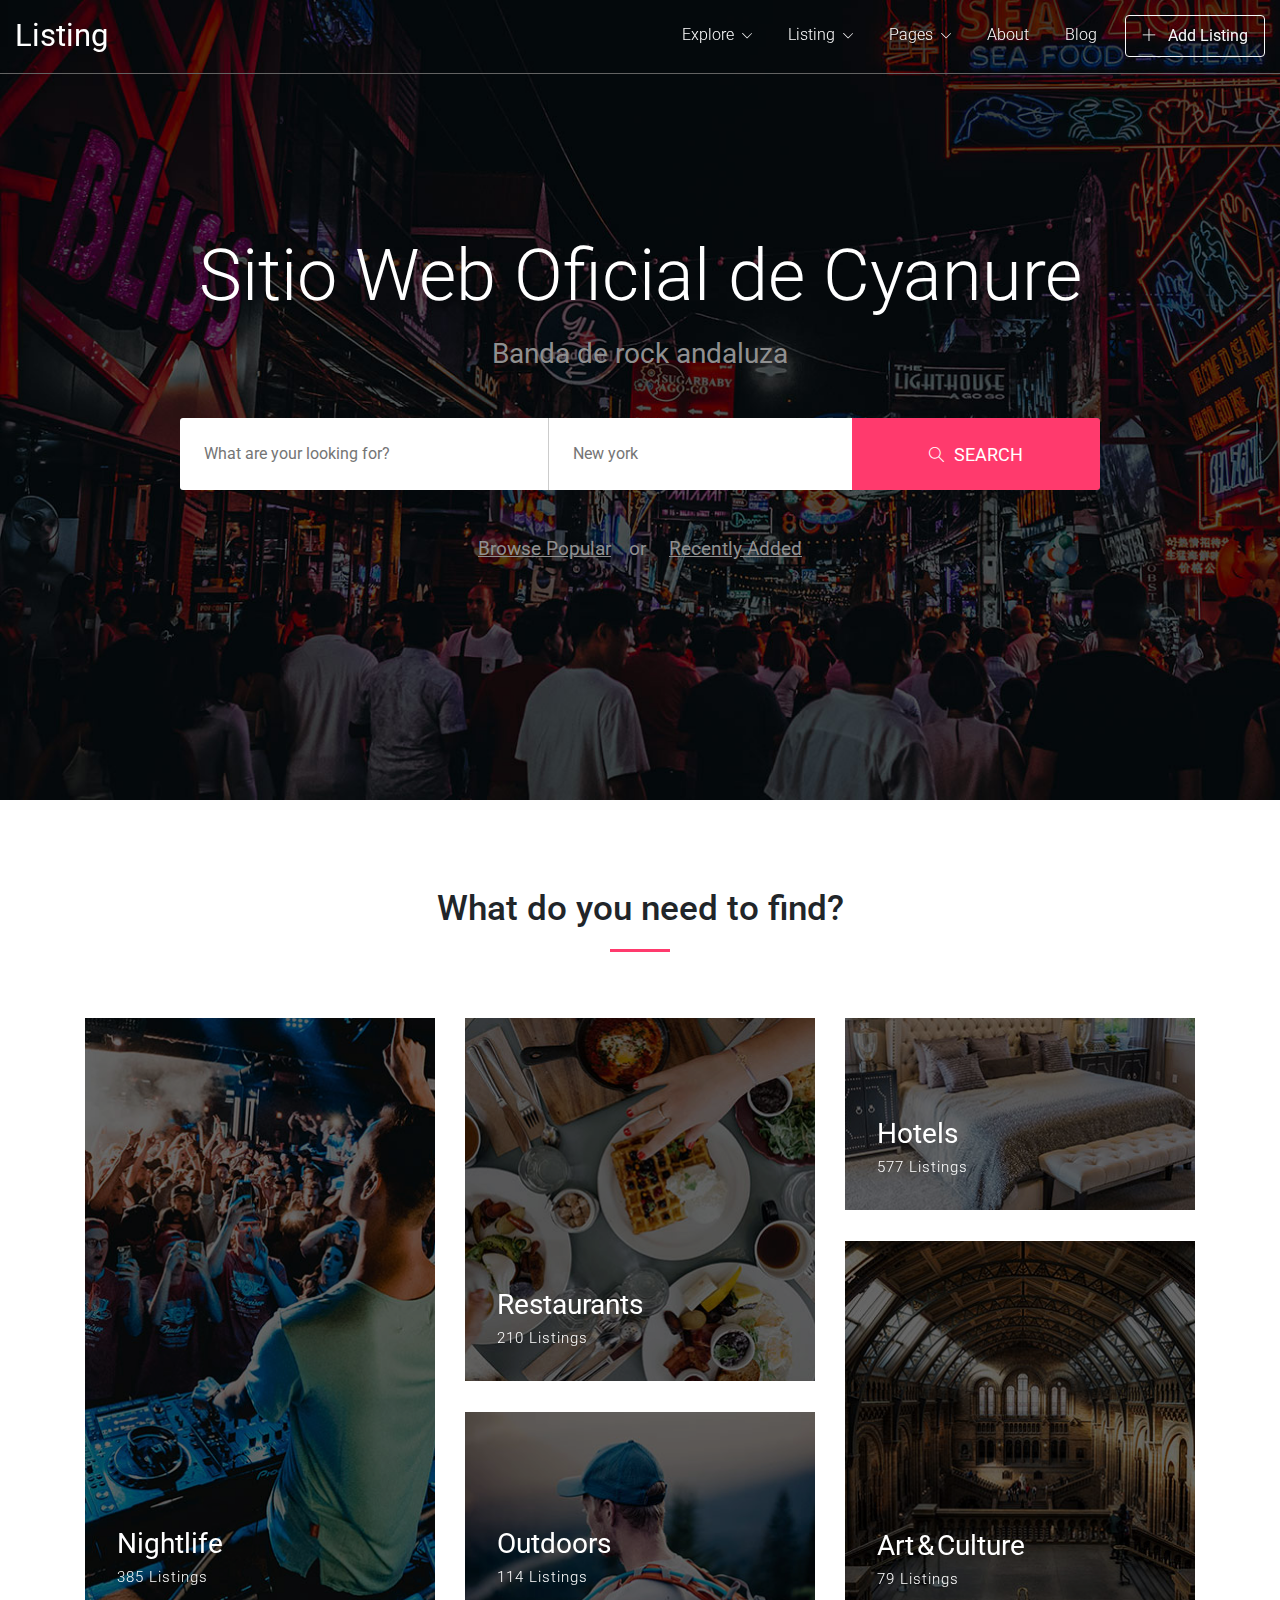
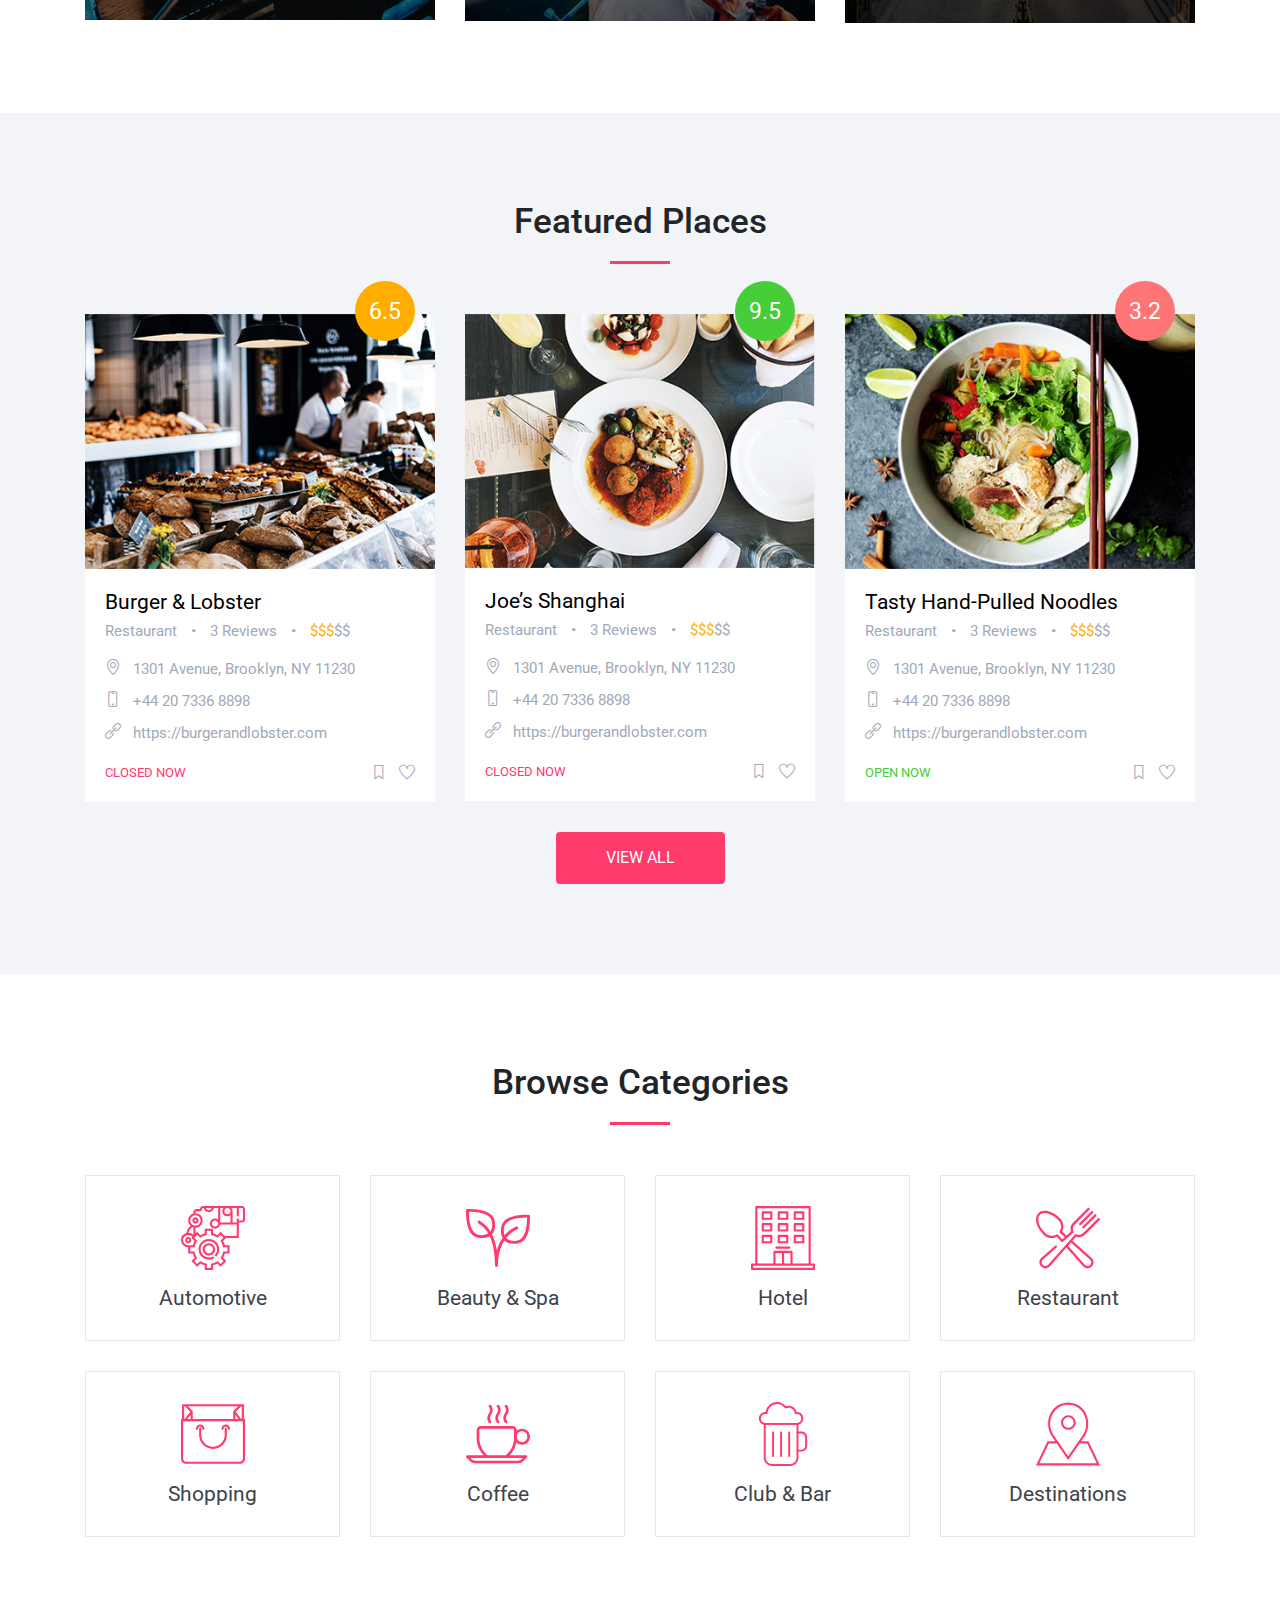
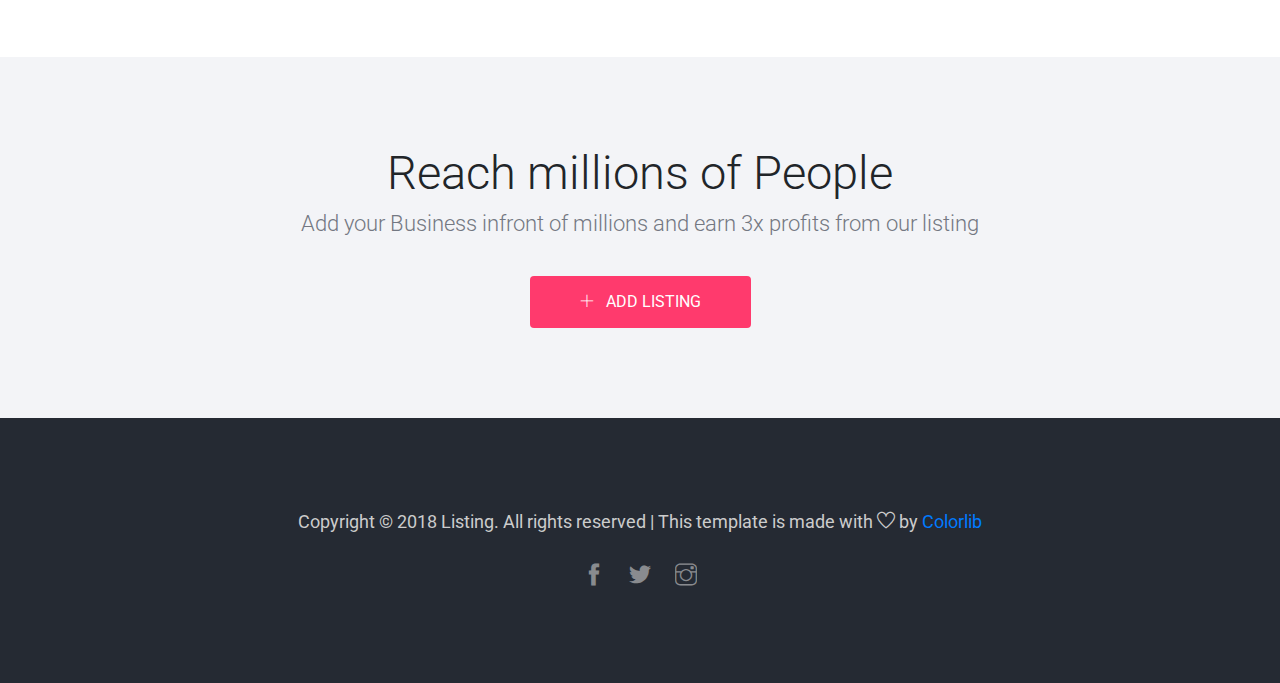
==== index.html @ 2ccabf96 "Add files via upload" ====
<!DOCTYPE html>
<html lang="en">

<head>
    <!-- Required meta tags -->
    <meta charset="utf-8">
    <meta http-equiv="X-UA-Compatible" content="IE=edge">
    <meta name="viewport" content="width=device-width, initial-scale=1, shrink-to-fit=no">
    <meta name="author" content="Colorlib">
    <meta name="description" content="#">
    <meta name="keywords" content="#">
    <!-- Page Title -->
    <title>Listing &amp; Directory Website Template</title>
    <!-- Bootstrap CSS -->
    <link rel="stylesheet" href="css/bootstrap.min.css">
    <!-- Google Fonts -->
    <link href="https://fonts.googleapis.com/css?family=Roboto:300,400,400i,500,700,900" rel="stylesheet">
    <!-- Simple line Icon -->
    <link rel="stylesheet" href="css/simple-line-icons.css">
    <!-- Themify Icon -->
    <link rel="stylesheet" href="css/themify-icons.css">
    <!-- Hover Effects -->
    <link rel="stylesheet" href="css/set1.css">
    <!-- Main CSS -->
    <link rel="stylesheet" href="css/style.css">
</head>

<body>
    <!--============================= HEADER =============================-->
    <div class="nav-menu">
        <div class="bg transition">
            <div class="container-fluid fixed">
                <div class="row">
                    <div class="col-md-12">
                        <nav class="navbar navbar-expand-lg navbar-light">
                            <a class="navbar-brand" href="index.html">Listing</a>
                            <button class="navbar-toggler" type="button" data-toggle="collapse" data-target="#navbarNavDropdown" aria-controls="navbarNavDropdown" aria-expanded="false" aria-label="Toggle navigation">
                <span class="icon-menu"></span>
              </button>
                            <div class="collapse navbar-collapse justify-content-end" id="navbarNavDropdown">
                                <ul class="navbar-nav">
                                    <li class="nav-item dropdown">
                                        <a class="nav-link" href="#" id="navbarDropdownMenuLink" data-toggle="dropdown" aria-haspopup="true" aria-expanded="false">
                     Explore
                     <span class="icon-arrow-down"></span>
                   </a>
                                        <div class="dropdown-menu" aria-labelledby="navbarDropdownMenuLink">
                                            <a class="dropdown-item" href="#">Action</a>
                                            <a class="dropdown-item" href="#">Another action</a>
                                            <a class="dropdown-item" href="#">Something else here</a>
                                        </div>
                                    </li>
                                    <li class="nav-item dropdown">
                                        <a class="nav-link" href="#" id="navbarDropdownMenuLink1" data-toggle="dropdown" aria-haspopup="true" aria-expanded="false">
                    Listing
                    <span class="icon-arrow-down"></span>
                  </a>
                                        <div class="dropdown-menu" aria-labelledby="navbarDropdownMenuLink">
                                            <a class="dropdown-item" href="#">Action</a>
                                            <a class="dropdown-item" href="#">Another action</a>
                                            <a class="dropdown-item" href="#">Something else here</a>
                                        </div>
                                    </li>
                                    <li class="nav-item dropdown">
                                        <a class="nav-link" href="#" id="navbarDropdownMenuLink2" data-toggle="dropdown" aria-haspopup="true" aria-expanded="false">
                    Pages
                    <span class="icon-arrow-down"></span>
                  </a>
                                        <div class="dropdown-menu" aria-labelledby="navbarDropdownMenuLink">
                                            <a class="dropdown-item" href="#">Action</a>
                                            <a class="dropdown-item" href="#">Another action</a>
                                            <a class="dropdown-item" href="#">Something else here</a>
                                        </div>
                                    </li>
                                    <li class="nav-item active">
                                        <a class="nav-link" href="#">About</a>
                                    </li>
                                    <li class="nav-item">
                                        <a class="nav-link" href="#">Blog</a>
                                    </li>
                                    <li><a href="#" class="btn btn-outline-light top-btn"><span class="ti-plus"></span> Add Listing</a></li>
                                </ul>
                            </div>
                        </nav>
                    </div>
                </div>
            </div>
        </div>
    </div>
    <!-- SLIDER -->
    <section class="slider d-flex align-items-center">
        <!-- <img src="images/slider.jpg" class="img-fluid" alt="#"> -->
        <div class="container">
            <div class="row d-flex justify-content-center">
                <div class="col-md-12">
                    <div class="slider-title_box">
                        <div class="row">
                            <div class="col-md-12">
                                <div class="slider-content_wrap">
                                    <h1>Sitio Web Oficial de Cyanure</h1>
                                    <h5>Banda de rock andaluza</h5>
                                </div>
                            </div>
                        </div>
                        <div class="row d-flex justify-content-center">
                            <div class="col-md-10">
                                <form class="form-wrap mt-4">
                                    <div class="btn-group" role="group" aria-label="Basic example">
                                        <input type="text" placeholder="What are your looking for?" class="btn-group1">
                                        <input type="text" placeholder="New york" class="btn-group2">
                                        <button type="submit" class="btn-form"><span class="icon-magnifier search-icon"></span>SEARCH<i class="pe-7s-angle-right"></i></button>
                                    </div>
                                </form>
                                <div class="slider-link">
                                    <a href="#">Browse Popular</a><span>or</span> <a href="#">Recently Added</a>
                                </div>
                            </div>
                        </div>
                    </div>
                </div>
            </div>
        </div>
    </section>
    <!--// SLIDER -->
    <!--//END HEADER -->
    <!--============================= FIND PLACES =============================-->
    <section class="main-block">
        <div class="container">
            <div class="row justify-content-center">
                <div class="col-md-5">
                    <div class="styled-heading">
                        <h3>What do you need to find?</h3>
                    </div>
                </div>
            </div>
            <div class="row">
                <div class="col-md-4">
                    <div class="find-place-img_wrap">
                        <div class="grid">
                            <figure class="effect-ruby">
                                <img src="images/find-place1.jpg" class="img-fluid" alt="img13" />
                                <figcaption>
                                    <h5>Nightlife </h5>
                                    <p>385 Listings</p>
                                </figcaption>
                            </figure>
                        </div>
                    </div>
                </div>
                <div class="col-md-4">
                    <div class="row find-img-align">
                        <div class="col-md-12">
                            <div class="find-place-img_wrap">
                                <div class="grid">
                                    <figure class="effect-ruby">
                                        <img src="images/find-place2.jpg" class="img-fluid" alt="img13" />
                                        <figcaption>
                                            <h5>Restaurants</h5>
                                            <p>210 Listings</p>
                                        </figcaption>
                                    </figure>
                                </div>
                            </div>
                        </div>
                    </div>
                    <div class="row">
                        <div class="col-md-12">
                            <div class="find-place-img_wrap">
                                <div class="grid">
                                    <figure class="effect-ruby">
                                        <img src="images/find-place3.jpg" class="img-fluid" alt="img13" />
                                        <figcaption>
                                            <h5>Outdoors </h5>
                                            <p>114 Listings</p>
                                        </figcaption>
                                    </figure>
                                </div>
                            </div>
                        </div>
                    </div>
                </div>
                <div class="col-md-4">
                    <div class="row find-img-align">
                        <div class="col-md-12">
                            <div class="find-place-img_wrap">
                                <div class="grid">
                                    <figure class="effect-ruby">
                                        <img src="images/find-place4.jpg" class="img-fluid" alt="img13" />
                                        <figcaption>
                                            <h5>Hotels </h5>
                                            <p>577 Listings</p>
                                        </figcaption>
                                    </figure>
                                </div>
                            </div>
                        </div>
                    </div>
                    <div class="row">
                        <div class="col-md-12">
                            <div class="find-place-img_wrap">
                                <div class="grid">
                                    <figure class="effect-ruby">
                                        <img src="images/find-place5.jpg" class="img-fluid" alt="img13" />
                                        <figcaption>
                                            <h5>Art & Culture </h5>
                                            <p>79 Listings</p>
                                        </figcaption>
                                    </figure>
                                </div>
                            </div>
                        </div>
                    </div>
                </div>
            </div>
        </div>
    </section>
    <!--//END FIND PLACES -->
    <!--============================= FEATURED PLACES =============================-->
    <section class="main-block light-bg">
        <div class="container">
            <div class="row justify-content-center">
                <div class="col-md-5">
                    <div class="styled-heading">
                        <h3>Featured Places</h3>
                    </div>
                </div>
            </div>
            <div class="row">
                <div class="col-md-4 featured-responsive">
                    <div class="featured-place-wrap">
                        <a href="detail.html">
                            <img src="images/featured1.jpg" class="img-fluid" alt="#">
                            <span class="featured-rating-orange">6.5</span>
                            <div class="featured-title-box">
                                <h6>Burger & Lobster</h6>
                                <p>Restaurant </p> <span>• </span>
                                <p>3 Reviews</p> <span> • </span>
                                <p><span>$$$</span>$$</p>
                                <ul>
                                    <li><span class="icon-location-pin"></span>
                                        <p>1301 Avenue, Brooklyn, NY 11230</p>
                                    </li>
                                    <li><span class="icon-screen-smartphone"></span>
                                        <p>+44 20 7336 8898</p>
                                    </li>
                                    <li><span class="icon-link"></span>
                                        <p>https://burgerandlobster.com</p>
                                    </li>

                                </ul>
                                <div class="bottom-icons">
                                    <div class="closed-now">CLOSED NOW</div>
                                    <span class="ti-heart"></span>
                                    <span class="ti-bookmark"></span>
                                </div>
                            </div>
                        </a>
                    </div>
                </div>
                <div class="col-md-4 featured-responsive">
                    <div class="featured-place-wrap">
                        <a href="detail.html">
                            <img src="images/featured2.jpg" class="img-fluid" alt="#">
                            <span class="featured-rating-green">9.5</span>
                            <div class="featured-title-box">
                                <h6>Joe’s Shanghai</h6>
                                <p>Restaurant </p> <span>• </span>
                                <p>3 Reviews</p> <span> • </span>
                                <p><span>$$$</span>$$</p>
                                <ul>
                                    <li><span class="icon-location-pin"></span>
                                        <p>1301 Avenue, Brooklyn, NY 11230</p>
                                    </li>
                                    <li><span class="icon-screen-smartphone"></span>
                                        <p>+44 20 7336 8898</p>
                                    </li>
                                    <li><span class="icon-link"></span>
                                        <p>https://burgerandlobster.com</p>
                                    </li>

                                </ul>
                                <div class="bottom-icons">
                                    <div class="closed-now">CLOSED NOW</div>
                                    <span class="ti-heart"></span>
                                    <span class="ti-bookmark"></span>
                                </div>
                            </div>
                        </a>
                    </div>
                </div>
                <div class="col-md-4 featured-responsive">
                    <div class="featured-place-wrap">
                        <a href="detail.html">
                            <img src="images/featured3.jpg" class="img-fluid" alt="#">
                            <span class="featured-rating">3.2</span>
                            <div class="featured-title-box">
                                <h6>Tasty Hand-Pulled Noodles</h6>
                                <p>Restaurant </p> <span>• </span>
                                <p>3 Reviews</p> <span> • </span>
                                <p><span>$$$</span>$$</p>
                                <ul>
                                    <li><span class="icon-location-pin"></span>
                                        <p>1301 Avenue, Brooklyn, NY 11230</p>
                                    </li>
                                    <li><span class="icon-screen-smartphone"></span>
                                        <p>+44 20 7336 8898</p>
                                    </li>
                                    <li><span class="icon-link"></span>
                                        <p>https://burgerandlobster.com</p>
                                    </li>

                                </ul>
                                <div class="bottom-icons">
                                    <div class="open-now">OPEN NOW</div>
                                    <span class="ti-heart"></span>
                                    <span class="ti-bookmark"></span>
                                </div>
                            </div>
                        </a>
                    </div>
                </div>
            </div>
            <div class="row justify-content-center">
                <div class="col-md-4">
                    <div class="featured-btn-wrap">
                        <a href="#" class="btn btn-danger">VIEW ALL</a>
                    </div>
                </div>
            </div>
        </div>
    </section>
    <!--//END FEATURED PLACES -->
    <!--============================= CATEGORIES =============================-->
    <section class="main-block">
        <div class="container">
            <div class="row justify-content-center">
                <div class="col-md-5">
                    <div class="styled-heading">
                        <h3>Browse Categories</h3>
                    </div>
                </div>
            </div>
            <div class="row">
                <div class="col-md-3 category-responsive">
                    <a href="#" class="category-wrap">
                        <div class="category-block">
                            <svg class="category-img" xmlns="http://www.w3.org/2000/svg" xmlns:xlink="http://www.w3.org/1999/xlink" version="1.1" id="Capa_1" x="0px" y="0px" viewBox="0 0 496 496" style="enable-background:new 0 0 496 496;" xml:space="preserve" width="512px" height="512px"><g><g>
              <g>
                <g>
                  <path d="M472,0h-24H288H171.528c-10.344,0-19.496,6.592-22.776,16.408L146.232,24H120c-13.232,0-24,10.768-24,24v10.36     C72.904,65.264,56,86.688,56,112c0,16.712,7.4,31.696,19.048,41.968c-17.896,13.608-30.144,33.72-33.752,56.064     C17.544,216.504,0,238.216,0,264c0,30.872,25.128,56,56,56v48h36.04c2.976,11.56,7.568,22.616,13.712,32.984l-25.512,25.52     l45.256,45.256l25.52-25.512c10.368,6.144,21.424,10.736,32.984,13.712V496h64v-36.04c11.56-2.976,22.616-7.568,32.984-13.712     l25.52,25.512l45.256-45.256l-25.512-25.52c6.144-10.368,10.736-21.424,13.712-32.984H376v-64h-36.04     c-2.976-11.56-7.568-22.616-13.712-32.984L349.256,248H448V144v-16h24c13.232,0,24-10.768,24-24V24C496,10.768,485.232,0,472,0z      M360,16c13.232,0,24,10.768,24,24s-10.768,24-24,24s-24-10.768-24-24S346.768,16,360,16z M304,16h24.208     C323.128,22.704,320,30.96,320,40c0,22.056,17.944,40,40,40c9.04,0,17.296-3.128,24-8.208V128h-80V16z M238.528,16     c-3.312,9.288-12.112,16-22.528,16s-19.216-6.712-22.528-16H238.528z M72,112c0-22.056,17.944-40,40-40c22.056,0,40,17.944,40,40     c0,22.056-17.944,40-40,40c-8.2,0-15.832-2.496-22.184-6.752l-0.216-0.44c-0.08,0.04-0.144,0.088-0.224,0.128     C78.904,137.712,72,125.656,72,112z M89.488,163.24c2.104,0.928,4.28,1.736,6.512,2.408v59.248     c-10.008-10.2-23.68-16.296-38.2-16.768C62,189.68,73.48,173.432,89.488,163.24z M56,304c-22.056,0-40-17.944-40-40     c0-22.056,17.944-40,40-40c12.072,0,23.424,5.56,30.96,14.768l-6.728,6.728l25.512,25.52C99.6,281.384,95.008,292.44,92.032,304     H64H56z M328,246.632l-22.192,22.192l3.608,5.448c8,12.088,13.504,25.312,16.336,39.32l1.304,6.408H360v32h-32.944l-1.304,6.408     c-2.832,14.008-8.336,27.232-16.336,39.32l-3.608,5.448l23.336,23.336l-22.632,22.632l-23.336-23.336l-5.448,3.608     c-12.088,8-25.312,13.504-39.32,16.336L232,447.056V480h-32v-32.944l-6.408-1.304c-14.008-2.832-27.232-8.336-39.32-16.336     l-5.448-3.608l-23.336,23.336l-22.632-22.632l23.336-23.336l-3.608-5.448c-8-12.088-13.504-25.312-16.336-39.32L104.944,352H72     v-32h32.944l1.304-6.408c2.832-14.008,8.336-27.232,16.336-39.32l3.608-5.448l-23.336-23.336l22.632-22.632l23.336,23.336     l5.448-3.608c12.088-8,25.312-13.504,39.32-16.336l6.408-1.304V192h32v32.944l6.408,1.304     c14.008,2.832,27.232,8.336,39.32,16.336l5.448,3.608l23.336-23.336L328,244.352V246.632z M432,232h-93.728l-31.768-31.768     l-25.52,25.512C270.616,219.6,259.56,215.008,248,212.032V176h-64v36.04c-11.56,2.976-22.616,7.568-32.984,13.712l-25.52-25.512     L112,213.728V168c30.872,0,56-25.128,56-56s-25.128-56-56-56v-8c0-4.416,3.584-8,8-8h37.768l6.168-18.528     c1.096-3.28,4.152-5.472,7.592-5.472h5.28c3.72,18.232,19.88,32,39.192,32s35.472-13.768,39.192-32H288v88.208     C281.296,99.128,273.04,96,264,96c-22.056,0-40,17.944-40,40c0,22.056,17.944,40,40,40c19.312,0,35.472-13.768,39.192-32H432V232     z M288,136c0,13.232-10.768,24-24,24s-24-10.768-24-24s10.768-24,24-24S288,122.768,288,136z M480,104c0,4.416-3.584,8-8,8h-24     V96h-16v16v16h-32V40c0-9.04-3.128-17.296-8.208-24H432v64h16V16h24c4.416,0,8,3.584,8,8V104z" data-original="#000000" class="active-path" data-old_color="#ff3a6d" fill="#ff3a6d"/>
                  <path d="M56,240c-13.232,0-24,10.768-24,24s10.768,24,24,24s24-10.768,24-24S69.232,240,56,240z M56,272c-4.416,0-8-3.584-8-8     c0-4.416,3.584-8,8-8s8,3.584,8,8C64,268.416,60.416,272,56,272z" data-original="#000000" class="active-path" data-old_color="#ff3a6d" fill="#ff3a6d"/>
                  <path d="M112,136c13.232,0,24-10.768,24-24s-10.768-24-24-24s-24,10.768-24,24S98.768,136,112,136z M112,104c4.416,0,8,3.584,8,8     s-3.584,8-8,8s-8-3.584-8-8S107.584,104,112,104z" data-original="#000000" class="active-path" data-old_color="#ff3a6d" fill="#ff3a6d"/>
                  <path d="M216,256c-44.112,0-80,35.888-80,80s35.888,80,80,80c15.168,0,29.944-4.272,42.728-12.36l-8.56-13.512     C239.952,396.584,228.144,400,216,400c-35.288,0-64-28.712-64-64c0-35.288,28.712-64,64-64c35.288,0,64,28.712,64,64     c0,17.008-6.6,33.016-18.584,45.096l11.36,11.264C287.752,377.272,296,357.256,296,336C296,291.888,260.112,256,216,256z" data-original="#000000" class="active-path" data-old_color="#ff3a6d" fill="#ff3a6d"/>
                  <path d="M216,288c-26.472,0-48,21.528-48,48s21.528,48,48,48s48-21.528,48-48S242.472,288,216,288z M216,368     c-17.648,0-32-14.352-32-32s14.352-32,32-32s32,14.352,32,32S233.648,368,216,368z" data-original="#000000" class="active-path" data-old_color="#ff3a6d" fill="#ff3a6d"/>
                </g>
              </g>
            </g></g> </svg>
                            <h6>Automotive</h6>
                        </div>
                    </a>
                </div>
                <div class="col-md-3 category-responsive">
                    <a href="#" class="category-wrap">
                        <div class="category-block">
                            <svg class="category-img" xmlns="http://www.w3.org/2000/svg" xmlns:xlink="http://www.w3.org/1999/xlink" version="1.1" id="Layer_1" x="0px" y="0px" viewBox="0 0 469.824 469.824" style="enable-background:new 0 0 469.824 469.824;" xml:space="preserve" width="512px"
                                height="512px"><g><g>
              <g>
                <path d="M188.885,67.36C147.84,26.336,67.52,21.579,10.667,21.579C4.779,21.579,0,26.357,0,32.245    c0,56.853,4.736,137.173,45.781,178.219c17.323,17.323,43.883,25.067,70.208,25.067c28.608,0,56.96-9.152,72.896-25.088    C219.456,179.872,225.067,103.52,188.885,67.36z M173.803,195.381c-22.827,22.805-86.208,26.709-112.917,0    C27.755,162.251,22.016,94.944,21.397,42.976c51.968,0.619,119.275,6.357,152.405,39.488    C200.512,109.173,196.608,172.576,173.803,195.381z" data-original="#000000" class="active-path" data-old_color="#ff3a6d" fill="#ff3a6d"/>
              </g>
            </g><g>
              <g>
                <path d="M459.157,63.776c-56.853,0-137.173,4.736-178.219,45.781c-36.181,36.16-30.571,112.512,0,143.083    c15.936,15.915,44.267,25.067,72.875,25.067c26.325,0,52.864-7.723,70.229-25.045c41.024-41.045,45.781-121.365,45.781-178.219    C469.824,68.555,465.045,63.776,459.157,63.776z M408.917,237.557c-26.709,26.709-90.112,22.805-112.917,0    c-22.805-22.805-26.709-86.208,0-112.917c33.131-33.131,100.437-38.869,152.405-39.488    C447.787,137.141,442.048,204.448,408.917,237.557z" data-original="#000000" class="active-path" data-old_color="#ff3a6d" fill="#ff3a6d"/>
              </g>
            </g><g>
              <g>
                <path d="M382.123,156.107c-2.517-5.355-9.728-7.189-15.04-4.715c-81.813,38.464-122.005,105.536-140.267,174.485    c-22.592-146.603-87.936-191.296-115.648-210.261c-3.456-2.368-6.144-4.096-7.637-5.568c-4.16-4.16-10.923-4.16-15.083,0    c-4.16,4.16-4.16,10.923,0,15.083c2.112,2.091,5.76,4.715,10.688,8.085c31.232,21.355,114.197,78.123,114.197,304.363    c0,5.888,4.779,10.667,10.667,10.667s10.667-4.779,10.667-10.645c0-91.413,24.555-211.925,141.504-266.88    c0-0.021,1.728-0.832,1.728-0.832C383.211,167.371,384.64,161.44,382.123,156.107z" data-original="#000000" class="active-path" data-old_color="#ff3a6d" fill="#ff3a6d"/>
              </g>
            </g></g> </svg>
                            <h6>Beauty & Spa</h6>
                        </div>
                    </a>
                </div>
                <div class="col-md-3 category-responsive">
                    <a href="#" class="category-wrap">
                        <div class="category-block">
                            <svg class="category-img" xmlns="http://www.w3.org/2000/svg" xmlns:xlink="http://www.w3.org/1999/xlink" version="1.1" id="Layer_2" x="0px" y="0px" viewBox="0 0 503.607 503.607" style="enable-background:new 0 0 503.607 503.607;" xml:space="preserve" width="512px"
                                height="512px"><g><g transform="translate(1 1)">
              <g>
                <g>
                  <path d="M494.213,452.246h-25.18V7.393c0-5.036-3.357-8.393-8.393-8.393H40.967c-5.036,0-8.393,3.357-8.393,8.393v444.852H7.393     c-5.036,0-8.393,3.357-8.393,8.393v33.574c0,5.036,3.357,8.393,8.393,8.393h486.82c5.036,0,8.393-3.357,8.393-8.393v-33.574     C502.607,455.603,499.249,452.246,494.213,452.246z M49.361,15.787h402.885v436.459H326.344v-92.328     c0-5.036-3.357-8.393-8.393-8.393h-67.148h-67.148c-5.036,0-8.393,3.357-8.393,8.393v92.328H49.361V15.787z M192.049,452.246     v-83.934h50.361v83.934H192.049z M259.197,368.311h50.361v83.934h-50.361V368.311z M485.82,485.82H15.787v-16.787h25.18h142.689     h67.148h67.148h142.689h25.18V485.82z" data-original="#000000" class="active-path" data-old_color="#ff3a6d" fill="#ff3a6d"/>
                  <path d="M158.475,40.967H91.328c-5.036,0-8.393,3.357-8.393,8.393v50.361c0,5.036,3.357,8.393,8.393,8.393h67.148     c5.036,0,8.393-3.357,8.393-8.393V49.361C166.869,44.325,163.511,40.967,158.475,40.967z M150.082,91.328H99.721V57.754h50.361     V91.328z" data-original="#000000" class="active-path" data-old_color="#ff3a6d" fill="#ff3a6d"/>
                  <path d="M158.475,133.295H91.328c-5.036,0-8.393,3.357-8.393,8.393v50.361c0,5.036,3.357,8.393,8.393,8.393h67.148     c5.036,0,8.393-3.357,8.393-8.393v-50.361C166.869,136.652,163.511,133.295,158.475,133.295z M150.082,183.656H99.721v-33.574     h50.361V183.656z" data-original="#000000" class="active-path" data-old_color="#ff3a6d" fill="#ff3a6d"/>
                  <path d="M217.229,200.443h67.148c5.036,0,8.393-3.357,8.393-8.393v-50.361c0-5.036-3.357-8.393-8.393-8.393h-67.148     c-5.036,0-8.393,3.357-8.393,8.393v50.361C208.836,197.085,212.193,200.443,217.229,200.443z M225.623,150.082h50.361v33.574     h-50.361V150.082z" data-original="#000000" class="active-path" data-old_color="#ff3a6d" fill="#ff3a6d"/>
                  <path d="M343.131,200.443h67.148c5.036,0,8.393-3.357,8.393-8.393v-50.361c0-5.036-3.357-8.393-8.393-8.393h-67.148     c-5.036,0-8.393,3.357-8.393,8.393v50.361C334.738,197.085,338.095,200.443,343.131,200.443z M351.525,150.082h50.361v33.574     h-50.361V150.082z" data-original="#000000" class="active-path" data-old_color="#ff3a6d" fill="#ff3a6d"/>
                  <path d="M217.229,292.771h67.148c5.036,0,8.393-3.357,8.393-8.393v-50.361c0-5.036-3.357-8.393-8.393-8.393h-67.148     c-5.036,0-8.393,3.357-8.393,8.393v50.361C208.836,289.413,212.193,292.771,217.229,292.771z M225.623,242.41h50.361v33.574     h-50.361V242.41z" data-original="#000000" class="active-path" data-old_color="#ff3a6d" fill="#ff3a6d"/>
                  <path d="M343.131,292.771h67.148c5.036,0,8.393-3.357,8.393-8.393v-50.361c0-5.036-3.357-8.393-8.393-8.393h-67.148     c-5.036,0-8.393,3.357-8.393,8.393v50.361C334.738,289.413,338.095,292.771,343.131,292.771z M351.525,242.41h50.361v33.574     h-50.361V242.41z" data-original="#000000" class="active-path" data-old_color="#ff3a6d" fill="#ff3a6d"/>
                  <path d="M158.475,225.623H91.328c-5.036,0-8.393,3.357-8.393,8.393v50.361c0,5.036,3.357,8.393,8.393,8.393h67.148     c5.036,0,8.393-3.357,8.393-8.393v-50.361C166.869,228.98,163.511,225.623,158.475,225.623z M150.082,275.984H99.721V242.41     h50.361V275.984z" data-original="#000000" class="active-path" data-old_color="#ff3a6d" fill="#ff3a6d"/>
                  <path d="M217.229,108.115h67.148c5.036,0,8.393-3.357,8.393-8.393V49.361c0-5.036-3.357-8.393-8.393-8.393h-67.148     c-5.036,0-8.393,3.357-8.393,8.393v50.361C208.836,104.757,212.193,108.115,217.229,108.115z M225.623,57.754h50.361v33.574     h-50.361V57.754z" data-original="#000000" class="active-path" data-old_color="#ff3a6d" fill="#ff3a6d"/>
                  <path d="M343.131,108.115h67.148c5.036,0,8.393-3.357,8.393-8.393V49.361c0-5.036-3.357-8.393-8.393-8.393h-67.148     c-5.036,0-8.393,3.357-8.393,8.393v50.361C334.738,104.757,338.095,108.115,343.131,108.115z M351.525,57.754h50.361v33.574     h-50.361V57.754z" data-original="#000000" class="active-path" data-old_color="#ff3a6d" fill="#ff3a6d"/>
                  <path d="M200.443,334.738h100.721c5.036,0,8.393-3.357,8.393-8.393c0-5.036-3.357-8.393-8.393-8.393H200.443     c-5.036,0-8.393,3.357-8.393,8.393C192.049,331.38,195.407,334.738,200.443,334.738z" data-original="#000000" class="active-path" data-old_color="#ff3a6d" fill="#ff3a6d"/>
                </g>
              </g>
            </g></g> </svg>
                            <h6>Hotel</h6>
                        </div>
                    </a>
                </div>
                <div class="col-md-3 category-responsive">
                    <a href="#" class="category-wrap">
                        <div class="category-block">
                            <svg class="category-img" xmlns="http://www.w3.org/2000/svg" xmlns:xlink="http://www.w3.org/1999/xlink" version="1.1" id="Layer_3" x="0px" y="0px" viewBox="0 0 512 512" style="enable-background:new 0 0 512 512;" xml:space="preserve" width="512px" height="512px"><g><g>
              <g>
                <path d="M454.976,43.056c-3.591-3.588-9.411-3.591-13.003,0l-95.329,95.326c-3.592,3.591-3.592,9.411-0.001,13.003    c1.796,1.795,4.148,2.692,6.502,2.692c2.352,0,4.706-0.897,6.502-2.692l95.329-95.326    C458.566,52.467,458.566,46.646,454.976,43.056z" data-original="#000000" class="active-path" data-old_color="#ff3a6d" fill="#ff3a6d"/>
              </g>
            </g><g>
              <g>
                <path d="M480.9,68.571c-3.592-3.589-9.412-3.589-13.003,0l-95.328,95.328c-3.59,3.592-3.59,9.412-0.001,13.003    c1.796,1.795,4.15,2.692,6.502,2.692c2.352,0,4.706-0.897,6.502-2.692L480.9,81.573C484.491,77.982,484.491,72.161,480.9,68.571z" data-original="#000000" class="active-path" data-old_color="#ff3a6d" fill="#ff3a6d"/>
              </g>
            </g><g>
              <g>
                <path d="M390.969,229.548L509.307,111.21c3.591-3.592,3.591-9.412,0-13.003c-3.592-3.588-9.412-3.591-13.003,0L377.968,216.545    c-14.579,14.578-36.871,18.403-55.47,9.521c-3.7-1.766-8.118-0.873-10.839,2.193l-40.209,45.303    c-0.016,0.017-0.034,0.032-0.05,0.05c-0.016,0.018-0.028,0.037-0.044,0.055L97.567,469.464c-0.044,0.05-0.088,0.101-0.131,0.152    c-0.573,0.673-1.114,1.264-1.662,1.813c-11.475,11.474-30.145,11.473-41.615,0c-5.558-5.557-8.619-12.948-8.619-20.808    s3.061-15.25,8.629-20.818c0.534-0.537,1.124-1.076,1.803-1.654c0.052-0.043,0.102-0.087,0.152-0.131l108.648-96.434    c3.798-3.371,4.143-9.182,0.773-12.979c-3.371-3.799-9.183-4.146-12.979-0.773L43.99,414.202    c-1.038,0.885-1.967,1.742-2.833,2.609c-9.031,9.031-14.005,21.038-14.005,33.81c0,12.771,4.973,24.779,14.004,33.81    c9.323,9.321,21.566,13.982,33.812,13.981c12.241,0,24.487-4.659,33.803-13.976c0.883-0.881,1.738-1.811,2.616-2.839    l132.432-149.206l132.434,149.208c0.877,1.029,1.732,1.959,2.609,2.834c9.321,9.321,21.565,13.981,33.809,13.981    c12.245,0,24.49-4.661,33.812-13.982c18.64-18.643,18.64-48.975,0.005-67.613c-0.88-0.883-1.811-1.738-2.838-2.615    l-152.391-135.26l29.815-33.592C345.231,253.911,372.565,247.949,390.969,229.548z M431.514,428.019    c0.05,0.044,0.101,0.088,0.152,0.131c0.673,0.573,1.264,1.114,1.813,1.662c11.473,11.474,11.473,30.143,0.001,41.615    c-11.475,11.473-30.144,11.473-41.622-0.005c-0.543-0.543-1.086-1.135-1.659-1.808c-0.043-0.051-0.087-0.102-0.131-0.152    L256.111,318.54l22.939-25.845L431.514,428.019z" data-original="#000000" class="active-path" data-old_color="#ff3a6d" fill="#ff3a6d"/>
              </g>
            </g><g>
              <g>
                <path d="M427.379,16.278c-3.592-3.589-9.412-3.589-13.003,0L296.04,134.617c-18.406,18.404-24.366,45.735-15.807,69.897    l-36.415,32.322l-34.998-31.064c18.099-35.612,11.492-78.851-17.222-107.566c-28.518-28.518-61.55-48.587-93.011-56.508    c-32.843-8.267-61.001-2.748-79.295,15.545s-23.814,46.455-15.545,79.296c7.922,31.459,27.99,64.491,56.51,93.008    c28.714,28.716,71.952,35.323,107.566,17.223c0,0,34.225,38.558,34.659,39.048c1.817,2.047,4.342,3.09,6.88,3.09    c2.171,0,4.349-0.764,6.1-2.318l81.866-72.664c3.065-2.721,3.958-7.141,2.193-10.839c-8.884-18.601-5.058-40.891,9.521-55.468    L427.379,29.281C430.97,25.689,430.97,19.869,427.379,16.278z M210.131,266.737l-33.468-37.706    c-2.964-3.339-7.902-4.069-11.702-1.722c-29.478,18.177-67.188,13.754-91.704-10.763c-26.204-26.203-44.557-56.21-51.68-84.497    c-6.625-26.317-2.819-48.267,10.718-61.803C45.83,56.708,67.78,52.904,94.096,59.53c28.287,7.122,58.296,25.474,84.498,51.678    c24.516,24.515,28.94,62.225,10.762,91.703c-2.344,3.801-1.617,8.737,1.722,11.702l38.888,34.516L210.131,266.737z" data-original="#000000" class="active-path" data-old_color="#ff3a6d" fill="#ff3a6d"/>
              </g>
            </g></g> </svg>
                            <h6>Restaurant</h6>
                        </div>
                    </a>
                </div>
            </div>

            <div class="row">
                <div class="col-md-3 category-responsive">
                    <a href="#" class="category-wrap">
                        <div class="category-block">
                            <svg class="category-img" xmlns="http://www.w3.org/2000/svg" xmlns:xlink="http://www.w3.org/1999/xlink" version="1.1" id="Capa_2" x="0px" y="0px" viewBox="0 0 60 60" style="enable-background:new 0 0 60 60;" xml:space="preserve" width="512px" height="512px"><g><g>
              <path d="M59,16V2H1v14H0v37.259C0,55.873,2.127,58,4.742,58h50.517C57.873,58,60,55.873,60,53.259V16H59z M56.5,16l-5.18-6.906   L56.414,4H57v12H56.5z M11,16V9c0-0.024-0.012-0.046-0.014-0.07c-0.005-0.064-0.02-0.124-0.036-0.187   c-0.011-0.042-0.01-0.085-0.027-0.125c-0.009-0.022-0.027-0.039-0.037-0.061c-0.027-0.055-0.065-0.102-0.103-0.152   c-0.028-0.036-0.044-0.081-0.077-0.113L6.414,4h47.172l-4.292,4.292c-0.032,0.032-0.049,0.077-0.077,0.113   c-0.038,0.05-0.075,0.097-0.102,0.152c-0.011,0.022-0.028,0.038-0.038,0.061c-0.017,0.04-0.016,0.084-0.027,0.125   c-0.017,0.063-0.032,0.122-0.036,0.187C49.012,8.954,49,8.976,49,9v7H11z M6,16l3-4.001V16H6z M51,11.999L54,16h-3V11.999z M3,4   h0.586L8.68,9.094L3.5,16H3V4z M58,53.259C58,54.771,56.77,56,55.258,56H4.742C3.23,56,2,54.771,2,53.259V18h56V53.259z" data-original="#000000" class="active-path" data-old_color="#ff3a6d" fill="#ff3a6d"/>
              <path d="M42,24c-0.552,0-1,0.447-1,1v6c0,6.065-4.935,11-11,11s-11-4.935-11-11v-6c0-0.553-0.448-1-1-1s-1,0.447-1,1v6   c0,7.168,5.832,13,13,13s13-5.832,13-13v-6C43,24.447,42.552,24,42,24z" data-original="#000000" class="active-path" data-old_color="#ff3a6d" fill="#ff3a6d"/>
              <path d="M20,25c0,0.553,0.448,1,1,1s1-0.447,1-1c0-2.206-1.794-4-4-4s-4,1.794-4,4c0,0.553,0.448,1,1,1s1-0.447,1-1   c0-1.103,0.897-2,2-2S20,23.897,20,25z" data-original="#000000" class="active-path" data-old_color="#ff3a6d" fill="#ff3a6d"/>
              <path d="M42,21c-2.206,0-4,1.794-4,4c0,0.553,0.448,1,1,1s1-0.447,1-1c0-1.103,0.897-2,2-2s2,0.897,2,2c0,0.553,0.448,1,1,1   s1-0.447,1-1C46,22.794,44.206,21,42,21z" data-original="#000000" class="active-path" data-old_color="#ff3a6d" fill="#ff3a6d"/>
            </g></g> </svg>
                            <h6>Shopping</h6>
                        </div>
                    </a>
                </div>
                <div class="col-md-3 category-responsive">
                    <a href="#" class="category-wrap">
                        <div class="category-block">
                            <svg class="category-img" xmlns="http://www.w3.org/2000/svg" xmlns:xlink="http://www.w3.org/1999/xlink" version="1.1" id="Capa_3" x="0px" y="0px" viewBox="0 0 511.988 511.988" style="enable-background:new 0 0 511.988 511.988;" xml:space="preserve" width="512px"
                                height="512px"><g><g>
              <g>
                <path d="M489.865,433.23c-1.643-3.989-5.547-6.592-9.856-6.592H10.676c-4.309,0-8.213,2.603-9.856,6.592    c-1.664,3.989-0.747,8.576,2.304,11.627l23.915,23.915c11.371,11.349,25.003,21.867,47.616,21.867h341.333    c22.613,0,36.245-10.517,47.659-21.867l23.915-23.915C490.612,441.806,491.529,437.22,489.865,433.23z M448.521,453.689    c-11.541,11.541-20.053,15.616-32.533,15.616H74.655c-12.48,0-20.992-4.075-32.533-15.616l-5.717-5.717h417.835L448.521,453.689z" data-original="#000000" class="active-path" data-old_color="#ff3a6d" fill="#ff3a6d"/>
              </g>
            </g><g>
              <g>
                <path d="M373.322,191.972h-256c-17.643,0-32,14.357-32,32v64c0,61.333,27.691,118.784,75.947,157.632    c4.608,3.691,11.328,2.987,14.997-1.621c3.691-4.587,2.965-11.307-1.621-14.997c-43.221-34.773-68.011-86.165-68.011-141.013v-64    c0-5.867,4.779-10.667,10.667-10.667h256c5.888,0,10.667,4.8,10.667,10.667v64c0,54.827-24.789,106.219-68.011,141.013    c-4.587,3.691-5.312,10.411-1.621,14.997c2.112,2.645,5.205,3.989,8.32,3.989c2.347,0,4.715-0.768,6.677-2.347    c48.299-38.869,75.989-96.32,75.989-157.653v-64C405.322,206.329,390.964,191.972,373.322,191.972z" data-original="#000000" class="active-path" data-old_color="#ff3a6d" fill="#ff3a6d"/>
              </g>
            </g><g>
              <g>
                <path d="M328.372,102.628c17.344-21.675,17.344-55.616,0-77.291c-3.691-4.565-10.389-5.333-14.997-1.664    c-4.587,3.691-5.333,10.389-1.664,14.997c10.987,13.739,10.987,36.885-0.021,50.667c-17.344,21.675-17.344,55.616,0,77.291    c2.112,2.645,5.205,4.011,8.341,4.011c2.325,0,4.693-0.768,6.635-2.347c4.608-3.691,5.355-10.389,1.664-14.997    C317.343,139.556,317.343,116.409,328.372,102.628z" data-original="#000000" class="active-path" data-old_color="#ff3a6d" fill="#ff3a6d"/>
              </g>
            </g><g>
              <g>
                <path d="M264.308,102.628c17.344-21.675,17.344-55.616,0-77.291c-3.669-4.565-10.389-5.333-14.997-1.664    c-4.608,3.691-5.355,10.389-1.664,14.997c10.987,13.739,10.987,36.885-0.043,50.667c-17.344,21.675-17.344,55.616,0,77.291    c2.112,2.645,5.205,4.011,8.341,4.011c2.325,0,4.672-0.768,6.677-2.347c4.587-3.691,5.333-10.389,1.664-14.997    C253.3,139.556,253.3,116.409,264.308,102.628z" data-original="#000000" class="active-path" data-old_color="#ff3a6d" fill="#ff3a6d"/>
              </g>
            </g><g>
              <g>
                <path d="M200.372,102.628c17.344-21.675,17.344-55.616,0-77.291c-3.691-4.565-10.368-5.333-14.997-1.664    c-4.587,3.691-5.333,10.411-1.664,14.997c10.987,13.739,10.987,36.885-0.021,50.667c-17.344,21.675-17.344,55.616,0,77.291    c2.112,2.645,5.205,4.011,8.341,4.011c2.325,0,4.693-0.768,6.656-2.325c4.608-3.691,5.355-10.389,1.664-14.997    C189.364,139.577,189.364,116.409,200.372,102.628z" data-original="#000000" class="active-path" data-old_color="#ff3a6d" fill="#ff3a6d"/>
              </g>
            </g><g>
              <g>
                <path d="M447.988,213.305c-35.285,0-64,28.715-64,64s28.715,64,64,64c35.285,0,64-28.715,64-64S483.273,213.305,447.988,213.305z     M447.988,319.972c-23.531,0-42.667-19.136-42.667-42.667c0-23.531,19.136-42.667,42.667-42.667    c23.531,0,42.667,19.136,42.667,42.667C490.655,300.836,471.519,319.972,447.988,319.972z" data-original="#000000" class="active-path" data-old_color="#ff3a6d" fill="#ff3a6d"/>
              </g>
            </g></g> </svg>
                            <h6>Coffee</h6>
                        </div>
                    </a>
                </div>
                <div class="col-md-3 category-responsive">
                    <a href="#" class="category-wrap">
                        <div class="category-block">
                            <svg class="category-img" xmlns="http://www.w3.org/2000/svg" xmlns:xlink="http://www.w3.org/1999/xlink" version="1.1" id="Capa_4" x="0px" y="0px" viewBox="0 0 33 33" style="enable-background:new 0 0 33 33;" xml:space="preserve" width="512px" height="512px"><g><g>
              <g>
                <path d="M20.136,33h-9.212c-2.397,0-4.349-1.951-4.349-4.349V11.265c0-0.276,0.224-0.5,0.5-0.5h16.828    c0.276,0,0.581,0.224,0.581,0.5v17.387C24.484,31.049,22.533,33,20.136,33z M7.575,11.765v16.887c0,1.847,1.502,3.349,3.349,3.349    h9.212c1.847,0,3.349-1.502,3.349-3.349V11.765H7.575z" data-original="#000000" class="active-path" data-old_color="#ff3a6d" fill="#ff3a6d"/>
                <path d="M26.096,25.574h-2.111c-0.276,0-0.5-0.224-0.5-0.5s0.224-0.5,0.5-0.5h2.111c1.005,0,1.823-0.818,1.823-1.823v-4.693    c0-1.006-0.818-1.824-1.823-1.824h-2.111c-0.276,0-0.5-0.224-0.5-0.5s0.224-0.5,0.5-0.5h2.111c1.557,0,2.823,1.267,2.823,2.824    v4.693C28.919,24.308,27.652,25.574,26.096,25.574z" data-original="#000000" class="active-path" data-old_color="#ff3a6d" fill="#ff3a6d"/>
                <g>
                  <path d="M11.376,28.365c-0.276,0-0.5-0.224-0.5-0.5V15.691c0-0.276,0.224-0.5,0.5-0.5s0.5,0.224,0.5,0.5v12.174     C11.876,28.142,11.652,28.365,11.376,28.365z" data-original="#000000" class="active-path" data-old_color="#ff3a6d" fill="#ff3a6d"/>
                  <path d="M19.683,28.365c-0.276,0-0.5-0.224-0.5-0.5V15.691c0-0.276,0.224-0.5,0.5-0.5s0.5,0.224,0.5,0.5v12.174     C20.183,28.142,19.959,28.365,19.683,28.365z" data-original="#000000" class="active-path" data-old_color="#ff3a6d" fill="#ff3a6d"/>
                  <path d="M15.529,28.365c-0.276,0-0.5-0.224-0.5-0.5V15.691c0-0.276,0.224-0.5,0.5-0.5s0.5,0.224,0.5,0.5v12.174     C16.029,28.142,15.806,28.365,15.529,28.365z" data-original="#000000" class="active-path" data-old_color="#ff3a6d" fill="#ff3a6d"/>
                </g>
              </g>
              <path d="M23.698,11.765H7.361c-1.809,0-3.28-1.472-3.28-3.28s1.472-3.28,3.28-3.28h0.239C7.936,2.249,10.413,0,13.438,0   c1.795,0,3.482,0.819,4.596,2.213c0.487-0.207,0.993-0.312,1.508-0.312c1.952,0,3.586,1.417,3.909,3.303h0.247   c1.809,0,3.28,1.472,3.28,3.28S25.507,11.765,23.698,11.765z M7.361,6.204c-1.258,0-2.28,1.022-2.28,2.28s1.022,2.28,2.28,2.28   h16.337c1.258,0,2.28-1.022,2.28-2.28s-1.022-2.28-2.28-2.28h-0.693c-0.267,0-0.485-0.208-0.499-0.475   c-0.082-1.586-1.384-2.828-2.964-2.828c-0.485,0-0.964,0.128-1.423,0.38c-0.223,0.124-0.508,0.056-0.652-0.155   C16.554,1.795,15.048,1,13.438,1c-2.646,0-4.786,2.073-4.873,4.721c-0.009,0.27-0.23,0.483-0.5,0.483H7.361z" data-original="#000000" class="active-path" data-old_color="#ff3a6d" fill="#ff3a6d"/>
            </g></g> </svg>
                            <h6>Club & Bar</h6>
                        </div>
                    </a>
                </div>
                <div class="col-md-3 category-responsive">
                    <a href="#" class="category-wrap">
                        <div class="category-block">
                            <svg class="category-img" xmlns="http://www.w3.org/2000/svg" xmlns:xlink="http://www.w3.org/1999/xlink" version="1.1" id="Capa_5" x="0px" y="0px" viewBox="0 0 61.168 61.168" style="enable-background:new 0 0 61.168 61.168;" xml:space="preserve" width="512px"
                                height="512px"><g><g>
              <path d="M30.938,26.584c3.859,0,7-3.141,7-7s-3.141-7-7-7s-7,3.141-7,7S27.078,26.584,30.938,26.584z M30.938,14.584   c2.757,0,5,2.243,5,5s-2.243,5-5,5s-5-2.243-5-5S28.181,14.584,30.938,14.584z" data-original="#000000" class="active-path" data-old_color="#ff3a6d" fill="#ff3a6d"/>
              <path d="M50.216,37.584h-7.161l3.047-4.4c5.755-7.671,4.922-20.28-1.781-26.982c-3.621-3.622-8.437-5.617-13.56-5.617   c-5.122,0-9.938,1.995-13.56,5.617c-6.703,6.702-7.536,19.312-1.804,26.952l3.068,4.431h-7.513L0,60.584h61.168L50.216,37.584z    M17.02,31.984c-5.199-6.933-4.454-18.32,1.596-24.369c3.244-3.244,7.558-5.031,12.146-5.031s8.901,1.787,12.146,5.031   c6.05,6.049,6.795,17.437,1.573,24.399L30.761,51.827l-9.863-14.243h0L17.02,31.984z M12.216,39.584h7.634l10.911,15.757   l10.91-15.757h7.281l9.048,19H3.168L12.216,39.584z" data-original="#000000" class="active-path" data-old_color="#ff3a6d" fill="#ff3a6d"/>
            </g></g> </svg>
                            <h6>Destinations</h6>
                        </div>
                    </a>
                </div>
            </div>
        </div>
    </section>
    <!--//END CATEGORIES -->
    <!--============================= ADD LISTING =============================-->
    <section class="main-block light-bg">
        <div class="container">
            <div class="row">
                <div class="col-md-12">
                    <div class="add-listing-wrap">
                        <h2>Reach millions of People</h2>
                        <p>Add your Business infront of millions and earn 3x profits from our listing</p>
                    </div>
                </div>
            </div>
            <div class="row justify-content-center">
                <div class="col-md-4">
                    <div class="featured-btn-wrap">
                        <a href="#" class="btn btn-danger"><span class="ti-plus"></span> ADD LISTING</a>
                    </div>
                </div>
            </div>
        </div>
    </section>
    <!--//END ADD LISTING -->
    <!--============================= FOOTER =============================-->
    <footer class="main-block dark-bg">
        <div class="container">
            <div class="row">
                <div class="col-md-12">
                    <div class="copyright">
                        <!-- Link back to Colorlib can't be removed. Template is licensed under CC BY 3.0. -->
                        <p>Copyright &copy; 2018 Listing. All rights reserved | This template is made with <i class="ti-heart" aria-hidden="true"></i> by <a href="https://colorlib.com" target="_blank">Colorlib</a></p>
                        <!-- Link back to Colorlib can't be removed. Template is licensed under CC BY 3.0. -->
                        <ul>
                            <li><a href="#"><span class="ti-facebook"></span></a></li>
                            <li><a href="#"><span class="ti-twitter-alt"></span></a></li>
                            <li><a href="#"><span class="ti-instagram"></span></a></li>
                        </ul>
                    </div>
                </div>
            </div>
        </div>
    </footer>
    <!--//END FOOTER -->




    <!-- jQuery, Bootstrap JS. -->
    <!-- jQuery first, then Popper.js, then Bootstrap JS -->
    <script src="js/jquery-3.2.1.min.js"></script>
    <script src="js/popper.min.js"></script>
    <script src="js/bootstrap.min.js"></script>

    <script>
        $(window).scroll(function() {
            // 100 = The point you would like to fade the nav in.

            if ($(window).scrollTop() > 100) {

                $('.fixed').addClass('is-sticky');

            } else {

                $('.fixed').removeClass('is-sticky');

            };
        });
    </script>
</body>

</html>
---- css/simple-line-icons.css ----
@font-face {
  font-family: 'simple-line-icons';
  src: url('../fonts/Simple-Line-Icons.eot?v=2.4.0');
  src: url('../fonts/Simple-Line-Icons.eot?v=2.4.0#iefix') format('embedded-opentype'), url('../fonts/Simple-Line-Icons.woff2?v=2.4.0') format('woff2'), url('../fonts/Simple-Line-Icons.ttf?v=2.4.0') format('truetype'), url('../fonts/Simple-Line-Icons.woff?v=2.4.0') format('woff'), url('../fonts/Simple-Line-Icons.svg?v=2.4.0#simple-line-icons') format('svg');
  font-weight: normal;
  font-style: normal;
}
/*
 Use the following CSS code if you want to have a class per icon.
 Instead of a list of all class selectors, you can use the generic [class*="icon-"] selector, but it's slower:
*/
.icon-user,
.icon-people,
.icon-user-female,
.icon-user-follow,
.icon-user-following,
.icon-user-unfollow,
.icon-login,
.icon-logout,
.icon-emotsmile,
.icon-phone,
.icon-call-end,
.icon-call-in,
.icon-call-out,
.icon-map,
.icon-location-pin,
.icon-direction,
.icon-directions,
.icon-compass,
.icon-layers,
.icon-menu,
.icon-list,
.icon-options-vertical,
.icon-options,
.icon-arrow-down,
.icon-arrow-left,
.icon-arrow-right,
.icon-arrow-up,
.icon-arrow-up-circle,
.icon-arrow-left-circle,
.icon-arrow-right-circle,
.icon-arrow-down-circle,
.icon-check,
.icon-clock,
.icon-plus,
.icon-minus,
.icon-close,
.icon-event,
.icon-exclamation,
.icon-organization,
.icon-trophy,
.icon-screen-smartphone,
.icon-screen-desktop,
.icon-plane,
.icon-notebook,
.icon-mustache,
.icon-mouse,
.icon-magnet,
.icon-energy,
.icon-disc,
.icon-cursor,
.icon-cursor-move,
.icon-crop,
.icon-chemistry,
.icon-speedometer,
.icon-shield,
.icon-screen-tablet,
.icon-magic-wand,
.icon-hourglass,
.icon-graduation,
.icon-ghost,
.icon-game-controller,
.icon-fire,
.icon-eyeglass,
.icon-envelope-open,
.icon-envelope-letter,
.icon-bell,
.icon-badge,
.icon-anchor,
.icon-wallet,
.icon-vector,
.icon-speech,
.icon-puzzle,
.icon-printer,
.icon-present,
.icon-playlist,
.icon-pin,
.icon-picture,
.icon-handbag,
.icon-globe-alt,
.icon-globe,
.icon-folder-alt,
.icon-folder,
.icon-film,
.icon-feed,
.icon-drop,
.icon-drawer,
.icon-docs,
.icon-doc,
.icon-diamond,
.icon-cup,
.icon-calculator,
.icon-bubbles,
.icon-briefcase,
.icon-book-open,
.icon-basket-loaded,
.icon-basket,
.icon-bag,
.icon-action-undo,
.icon-action-redo,
.icon-wrench,
.icon-umbrella,
.icon-trash,
.icon-tag,
.icon-support,
.icon-frame,
.icon-size-fullscreen,
.icon-size-actual,
.icon-shuffle,
.icon-share-alt,
.icon-share,
.icon-rocket,
.icon-question,
.icon-pie-chart,
.icon-pencil,
.icon-note,
.icon-loop,
.icon-home,
.icon-grid,
.icon-graph,
.icon-microphone,
.icon-music-tone-alt,
.icon-music-tone,
.icon-earphones-alt,
.icon-earphones,
.icon-equalizer,
.icon-like,
.icon-dislike,
.icon-control-start,
.icon-control-rewind,
.icon-control-play,
.icon-control-pause,
.icon-control-forward,
.icon-control-end,
.icon-volume-1,
.icon-volume-2,
.icon-volume-off,
.icon-calendar,
.icon-bulb,
.icon-chart,
.icon-ban,
.icon-bubble,
.icon-camrecorder,
.icon-camera,
.icon-cloud-download,
.icon-cloud-upload,
.icon-envelope,
.icon-eye,
.icon-flag,
.icon-heart,
.icon-info,
.icon-key,
.icon-link,
.icon-lock,
.icon-lock-open,
.icon-magnifier,
.icon-magnifier-add,
.icon-magnifier-remove,
.icon-paper-clip,
.icon-paper-plane,
.icon-power,
.icon-refresh,
.icon-reload,
.icon-settings,
.icon-star,
.icon-symbol-female,
.icon-symbol-male,
.icon-target,
.icon-credit-card,
.icon-paypal,
.icon-social-tumblr,
.icon-social-twitter,
.icon-social-facebook,
.icon-social-instagram,
.icon-social-linkedin,
.icon-social-pinterest,
.icon-social-github,
.icon-social-google,
.icon-social-reddit,
.icon-social-skype,
.icon-social-dribbble,
.icon-social-behance,
.icon-social-foursqare,
.icon-social-soundcloud,
.icon-social-spotify,
.icon-social-stumbleupon,
.icon-social-youtube,
.icon-social-dropbox,
.icon-social-vkontakte,
.icon-social-steam {
  font-family: 'simple-line-icons';
  speak: none;
  font-style: normal;
  font-weight: normal;
  font-variant: normal;
  text-transform: none;
  line-height: 1;
  /* Better Font Rendering =========== */
  -webkit-font-smoothing: antialiased;
  -moz-osx-font-smoothing: grayscale;
}
.icon-user:before {
  content: "\e005";
}
.icon-people:before {
  content: "\e001";
}
.icon-user-female:before {
  content: "\e000";
}
.icon-user-follow:before {
  content: "\e002";
}
.icon-user-following:before {
  content: "\e003";
}
.icon-user-unfollow:before {
  content: "\e004";
}
.icon-login:before {
  content: "\e066";
}
.icon-logout:before {
  content: "\e065";
}
.icon-emotsmile:before {
  content: "\e021";
}
.icon-phone:before {
  content: "\e600";
}
.icon-call-end:before {
  content: "\e048";
}
.icon-call-in:before {
  content: "\e047";
}
.icon-call-out:before {
  content: "\e046";
}
.icon-map:before {
  content: "\e033";
}
.icon-location-pin:before {
  content: "\e096";
}
.icon-direction:before {
  content: "\e042";
}
.icon-directions:before {
  content: "\e041";
}
.icon-compass:before {
  content: "\e045";
}
.icon-layers:before {
  content: "\e034";
}
.icon-menu:before {
  content: "\e601";
}
.icon-list:before {
  content: "\e067";
}
.icon-options-vertical:before {
  content: "\e602";
}
.icon-options:before {
  content: "\e603";
}
.icon-arrow-down:before {
  content: "\e604";
}
.icon-arrow-left:before {
  content: "\e605";
}
.icon-arrow-right:before {
  content: "\e606";
}
.icon-arrow-up:before {
  content: "\e607";
}
.icon-arrow-up-circle:before {
  content: "\e078";
}
.icon-arrow-left-circle:before {
  content: "\e07a";
}
.icon-arrow-right-circle:before {
  content: "\e079";
}
.icon-arrow-down-circle:before {
  content: "\e07b";
}
.icon-check:before {
  content: "\e080";
}
.icon-clock:before {
  content: "\e081";
}
.icon-plus:before {
  content: "\e095";
}
.icon-minus:before {
  content: "\e615";
}
.icon-close:before {
  content: "\e082";
}
.icon-event:before {
  content: "\e619";
}
.icon-exclamation:before {
  content: "\e617";
}
.icon-organization:before {
  content: "\e616";
}
.icon-trophy:before {
  content: "\e006";
}
.icon-screen-smartphone:before {
  content: "\e010";
}
.icon-screen-desktop:before {
  content: "\e011";
}
.icon-plane:before {
  content: "\e012";
}
.icon-notebook:before {
  content: "\e013";
}
.icon-mustache:before {
  content: "\e014";
}
.icon-mouse:before {
  content: "\e015";
}
.icon-magnet:before {
  content: "\e016";
}
.icon-energy:before {
  content: "\e020";
}
.icon-disc:before {
  content: "\e022";
}
.icon-cursor:before {
  content: "\e06e";
}
.icon-cursor-move:before {
  content: "\e023";
}
.icon-crop:before {
  content: "\e024";
}
.icon-chemistry:before {
  content: "\e026";
}
.icon-speedometer:before {
  content: "\e007";
}
.icon-shield:before {
  content: "\e00e";
}
.icon-screen-tablet:before {
  content: "\e00f";
}
.icon-magic-wand:before {
  content: "\e017";
}
.icon-hourglass:before {
  content: "\e018";
}
.icon-graduation:before {
  content: "\e019";
}
.icon-ghost:before {
  content: "\e01a";
}
.icon-game-controller:before {
  content: "\e01b";
}
.icon-fire:before {
  content: "\e01c";
}
.icon-eyeglass:before {
  content: "\e01d";
}
.icon-envelope-open:before {
  content: "\e01e";
}
.icon-envelope-letter:before {
  content: "\e01f";
}
.icon-bell:before {
  content: "\e027";
}
.icon-badge:before {
  content: "\e028";
}
.icon-anchor:before {
  content: "\e029";
}
.icon-wallet:before {
  content: "\e02a";
}
.icon-vector:before {
  content: "\e02b";
}
.icon-speech:before {
  content: "\e02c";
}
.icon-puzzle:before {
  content: "\e02d";
}
.icon-printer:before {
  content: "\e02e";
}
.icon-present:before {
  content: "\e02f";
}
.icon-playlist:before {
  content: "\e030";
}
.icon-pin:before {
  content: "\e031";
}
.icon-picture:before {
  content: "\e032";
}
.icon-handbag:before {
  content: "\e035";
}
.icon-globe-alt:before {
  content: "\e036";
}
.icon-globe:before {
  content: "\e037";
}
.icon-folder-alt:before {
  content: "\e039";
}
.icon-folder:before {
  content: "\e089";
}
.icon-film:before {
  content: "\e03a";
}
.icon-feed:before {
  content: "\e03b";
}
.icon-drop:before {
  content: "\e03e";
}
.icon-drawer:before {
  content: "\e03f";
}
.icon-docs:before {
  content: "\e040";
}
.icon-doc:before {
  content: "\e085";
}
.icon-diamond:before {
  content: "\e043";
}
.icon-cup:before {
  content: "\e044";
}
.icon-calculator:before {
  content: "\e049";
}
.icon-bubbles:before {
  content: "\e04a";
}
.icon-briefcase:before {
  content: "\e04b";
}
.icon-book-open:before {
  content: "\e04c";
}
.icon-basket-loaded:before {
  content: "\e04d";
}
.icon-basket:before {
  content: "\e04e";
}
.icon-bag:before {
  content: "\e04f";
}
.icon-action-undo:before {
  content: "\e050";
}
.icon-action-redo:before {
  content: "\e051";
}
.icon-wrench:before {
  content: "\e052";
}
.icon-umbrella:before {
  content: "\e053";
}
.icon-trash:before {
  content: "\e054";
}
.icon-tag:before {
  content: "\e055";
}
.icon-support:before {
  content: "\e056";
}
.icon-frame:before {
  content: "\e038";
}
.icon-size-fullscreen:before {
  content: "\e057";
}
.icon-size-actual:before {
  content: "\e058";
}
.icon-shuffle:before {
  content: "\e059";
}
.icon-share-alt:before {
  content: "\e05a";
}
.icon-share:before {
  content: "\e05b";
}
.icon-rocket:before {
  content: "\e05c";
}
.icon-question:before {
  content: "\e05d";
}
.icon-pie-chart:before {
  content: "\e05e";
}
.icon-pencil:before {
  content: "\e05f";
}
.icon-note:before {
  content: "\e060";
}
.icon-loop:before {
  content: "\e064";
}
.icon-home:before {
  content: "\e069";
}
.icon-grid:before {
  content: "\e06a";
}
.icon-graph:before {
  content: "\e06b";
}
.icon-microphone:before {
  content: "\e063";
}
.icon-music-tone-alt:before {
  content: "\e061";
}
.icon-music-tone:before {
  content: "\e062";
}
.icon-earphones-alt:before {
  content: "\e03c";
}
.icon-earphones:before {
  content: "\e03d";
}
.icon-equalizer:before {
  content: "\e06c";
}
.icon-like:before {
  content: "\e068";
}
.icon-dislike:before {
  content: "\e06d";
}
.icon-control-start:before {
  content: "\e06f";
}
.icon-control-rewind:before {
  content: "\e070";
}
.icon-control-play:before {
  content: "\e071";
}
.icon-control-pause:before {
  content: "\e072";
}
.icon-control-forward:before {
  content: "\e073";
}
.icon-control-end:before {
  content: "\e074";
}
.icon-volume-1:before {
  content: "\e09f";
}
.icon-volume-2:before {
  content: "\e0a0";
}
.icon-volume-off:before {
  content: "\e0a1";
}
.icon-calendar:before {
  content: "\e075";
}
.icon-bulb:before {
  content: "\e076";
}
.icon-chart:before {
  content: "\e077";
}
.icon-ban:before {
  content: "\e07c";
}
.icon-bubble:before {
  content: "\e07d";
}
.icon-camrecorder:before {
  content: "\e07e";
}
.icon-camera:before {
  content: "\e07f";
}
.icon-cloud-download:before {
  content: "\e083";
}
.icon-cloud-upload:before {
  content: "\e084";
}
.icon-envelope:before {
  content: "\e086";
}
.icon-eye:before {
  content: "\e087";
}
.icon-flag:before {
  content: "\e088";
}
.icon-heart:before {
  content: "\e08a";
}
.icon-info:before {
  content: "\e08b";
}
.icon-key:before {
  content: "\e08c";
}
.icon-link:before {
  content: "\e08d";
}
.icon-lock:before {
  content: "\e08e";
}
.icon-lock-open:before {
  content: "\e08f";
}
.icon-magnifier:before {
  content: "\e090";
}
.icon-magnifier-add:before {
  content: "\e091";
}
.icon-magnifier-remove:before {
  content: "\e092";
}
.icon-paper-clip:before {
  content: "\e093";
}
.icon-paper-plane:before {
  content: "\e094";
}
.icon-power:before {
  content: "\e097";
}
.icon-refresh:before {
  content: "\e098";
}
.icon-reload:before {
  content: "\e099";
}
.icon-settings:before {
  content: "\e09a";
}
.icon-star:before {
  content: "\e09b";
}
.icon-symbol-female:before {
  content: "\e09c";
}
.icon-symbol-male:before {
  content: "\e09d";
}
.icon-target:before {
  content: "\e09e";
}
.icon-credit-card:before {
  content: "\e025";
}
.icon-paypal:before {
  content: "\e608";
}
.icon-social-tumblr:before {
  content: "\e00a";
}
.icon-social-twitter:before {
  content: "\e009";
}
.icon-social-facebook:before {
  content: "\e00b";
}
.icon-social-instagram:before {
  content: "\e609";
}
.icon-social-linkedin:before {
  content: "\e60a";
}
.icon-social-pinterest:before {
  content: "\e60b";
}
.icon-social-github:before {
  content: "\e60c";
}
.icon-social-google:before {
  content: "\e60d";
}
.icon-social-reddit:before {
  content: "\e60e";
}
.icon-social-skype:before {
  content: "\e60f";
}
.icon-social-dribbble:before {
  content: "\e00d";
}
.icon-social-behance:before {
  content: "\e610";
}
.icon-social-foursqare:before {
  content: "\e611";
}
.icon-social-soundcloud:before {
  content: "\e612";
}
.icon-social-spotify:before {
  content: "\e613";
}
.icon-social-stumbleupon:before {
  content: "\e614";
}
.icon-social-youtube:before {
  content: "\e008";
}
.icon-social-dropbox:before {
  content: "\e00c";
}
.icon-social-vkontakte:before {
  content: "\e618";
}
.icon-social-steam:before {
  content: "\e620";
}
---- css/themify-icons.css ----
@font-face {
	font-family: 'themify';
	src:url('../fonts/themify.eot?-fvbane');
	src:url('../fonts/themify.eot?#iefix-fvbane') format('embedded-opentype'),
	url('../fonts/themify.woff?-fvbane') format('woff'),
	url('../fonts/themify.ttf?-fvbane') format('truetype'),
	url('../fonts/themify.svg?-fvbane#themify') format('svg');
	font-weight: normal;
	font-style: normal;
}

[class^="ti-"], [class*=" ti-"] {
	font-family: 'themify';
	speak: none;
	font-style: normal;
	font-weight: normal;
	font-variant: normal;
	text-transform: none;
	line-height: 1;

	/* Better Font Rendering =========== */
	-webkit-font-smoothing: antialiased;
	-moz-osx-font-smoothing: grayscale;
}

.ti-wand:before {
	content: "\e600";
}
.ti-volume:before {
	content: "\e601";
}
.ti-user:before {
	content: "\e602";
}
.ti-unlock:before {
	content: "\e603";
}
.ti-unlink:before {
	content: "\e604";
}
.ti-trash:before {
	content: "\e605";
}
.ti-thought:before {
	content: "\e606";
}
.ti-target:before {
	content: "\e607";
}
.ti-tag:before {
	content: "\e608";
}
.ti-tablet:before {
	content: "\e609";
}
.ti-star:before {
	content: "\e60a";
}
.ti-spray:before {
	content: "\e60b";
}
.ti-signal:before {
	content: "\e60c";
}
.ti-shopping-cart:before {
	content: "\e60d";
}
.ti-shopping-cart-full:before {
	content: "\e60e";
}
.ti-settings:before {
	content: "\e60f";
}
.ti-search:before {
	content: "\e610";
}
.ti-zoom-in:before {
	content: "\e611";
}
.ti-zoom-out:before {
	content: "\e612";
}
.ti-cut:before {
	content: "\e613";
}
.ti-ruler:before {
	content: "\e614";
}
.ti-ruler-pencil:before {
	content: "\e615";
}
.ti-ruler-alt:before {
	content: "\e616";
}
.ti-bookmark:before {
	content: "\e617";
}
.ti-bookmark-alt:before {
	content: "\e618";
}
.ti-reload:before {
	content: "\e619";
}
.ti-plus:before {
	content: "\e61a";
}
.ti-pin:before {
	content: "\e61b";
}
.ti-pencil:before {
	content: "\e61c";
}
.ti-pencil-alt:before {
	content: "\e61d";
}
.ti-paint-roller:before {
	content: "\e61e";
}
.ti-paint-bucket:before {
	content: "\e61f";
}
.ti-na:before {
	content: "\e620";
}
.ti-mobile:before {
	content: "\e621";
}
.ti-minus:before {
	content: "\e622";
}
.ti-medall:before {
	content: "\e623";
}
.ti-medall-alt:before {
	content: "\e624";
}
.ti-marker:before {
	content: "\e625";
}
.ti-marker-alt:before {
	content: "\e626";
}
.ti-arrow-up:before {
	content: "\e627";
}
.ti-arrow-right:before {
	content: "\e628";
}
.ti-arrow-left:before {
	content: "\e629";
}
.ti-arrow-down:before {
	content: "\e62a";
}
.ti-lock:before {
	content: "\e62b";
}
.ti-location-arrow:before {
	content: "\e62c";
}
.ti-link:before {
	content: "\e62d";
}
.ti-layout:before {
	content: "\e62e";
}
.ti-layers:before {
	content: "\e62f";
}
.ti-layers-alt:before {
	content: "\e630";
}
.ti-key:before {
	content: "\e631";
}
.ti-import:before {
	content: "\e632";
}
.ti-image:before {
	content: "\e633";
}
.ti-heart:before {
	content: "\e634";
}
.ti-heart-broken:before {
	content: "\e635";
}
.ti-hand-stop:before {
	content: "\e636";
}
.ti-hand-open:before {
	content: "\e637";
}
.ti-hand-drag:before {
	content: "\e638";
}
.ti-folder:before {
	content: "\e639";
}
.ti-flag:before {
	content: "\e63a";
}
.ti-flag-alt:before {
	content: "\e63b";
}
.ti-flag-alt-2:before {
	content: "\e63c";
}
.ti-eye:before {
	content: "\e63d";
}
.ti-export:before {
	content: "\e63e";
}
.ti-exchange-vertical:before {
	content: "\e63f";
}
.ti-desktop:before {
	content: "\e640";
}
.ti-cup:before {
	content: "\e641";
}
.ti-crown:before {
	content: "\e642";
}
.ti-comments:before {
	content: "\e643";
}
.ti-comment:before {
	content: "\e644";
}
.ti-comment-alt:before {
	content: "\e645";
}
.ti-close:before {
	content: "\e646";
}
.ti-clip:before {
	content: "\e647";
}
.ti-angle-up:before {
	content: "\e648";
}
.ti-angle-right:before {
	content: "\e649";
}
.ti-angle-left:before {
	content: "\e64a";
}
.ti-angle-down:before {
	content: "\e64b";
}
.ti-check:before {
	content: "\e64c";
}
.ti-check-box:before {
	content: "\e64d";
}
.ti-camera:before {
	content: "\e64e";
}
.ti-announcement:before {
	content: "\e64f";
}
.ti-brush:before {
	content: "\e650";
}
.ti-briefcase:before {
	content: "\e651";
}
.ti-bolt:before {
	content: "\e652";
}
.ti-bolt-alt:before {
	content: "\e653";
}
.ti-blackboard:before {
	content: "\e654";
}
.ti-bag:before {
	content: "\e655";
}
.ti-move:before {
	content: "\e656";
}
.ti-arrows-vertical:before {
	content: "\e657";
}
.ti-arrows-horizontal:before {
	content: "\e658";
}
.ti-fullscreen:before {
	content: "\e659";
}
.ti-arrow-top-right:before {
	content: "\e65a";
}
.ti-arrow-top-left:before {
	content: "\e65b";
}
.ti-arrow-circle-up:before {
	content: "\e65c";
}
.ti-arrow-circle-right:before {
	content: "\e65d";
}
.ti-arrow-circle-left:before {
	content: "\e65e";
}
.ti-arrow-circle-down:before {
	content: "\e65f";
}
.ti-angle-double-up:before {
	content: "\e660";
}
.ti-angle-double-right:before {
	content: "\e661";
}
.ti-angle-double-left:before {
	content: "\e662";
}
.ti-angle-double-down:before {
	content: "\e663";
}
.ti-zip:before {
	content: "\e664";
}
.ti-world:before {
	content: "\e665";
}
.ti-wheelchair:before {
	content: "\e666";
}
.ti-view-list:before {
	content: "\e667";
}
.ti-view-list-alt:before {
	content: "\e668";
}
.ti-view-grid:before {
	content: "\e669";
}
.ti-uppercase:before {
	content: "\e66a";
}
.ti-upload:before {
	content: "\e66b";
}
.ti-underline:before {
	content: "\e66c";
}
.ti-truck:before {
	content: "\e66d";
}
.ti-timer:before {
	content: "\e66e";
}
.ti-ticket:before {
	content: "\e66f";
}
.ti-thumb-up:before {
	content: "\e670";
}
.ti-thumb-down:before {
	content: "\e671";
}
.ti-text:before {
	content: "\e672";
}
.ti-stats-up:before {
	content: "\e673";
}
.ti-stats-down:before {
	content: "\e674";
}
.ti-split-v:before {
	content: "\e675";
}
.ti-split-h:before {
	content: "\e676";
}
.ti-smallcap:before {
	content: "\e677";
}
.ti-shine:before {
	content: "\e678";
}
.ti-shift-right:before {
	content: "\e679";
}
.ti-shift-left:before {
	content: "\e67a";
}
.ti-shield:before {
	content: "\e67b";
}
.ti-notepad:before {
	content: "\e67c";
}
.ti-server:before {
	content: "\e67d";
}
.ti-quote-right:before {
	content: "\e67e";
}
.ti-quote-left:before {
	content: "\e67f";
}
.ti-pulse:before {
	content: "\e680";
}
.ti-printer:before {
	content: "\e681";
}
.ti-power-off:before {
	content: "\e682";
}
.ti-plug:before {
	content: "\e683";
}
.ti-pie-chart:before {
	content: "\e684";
}
.ti-paragraph:before {
	content: "\e685";
}
.ti-panel:before {
	content: "\e686";
}
.ti-package:before {
	content: "\e687";
}
.ti-music:before {
	content: "\e688";
}
.ti-music-alt:before {
	content: "\e689";
}
.ti-mouse:before {
	content: "\e68a";
}
.ti-mouse-alt:before {
	content: "\e68b";
}
.ti-money:before {
	content: "\e68c";
}
.ti-microphone:before {
	content: "\e68d";
}
.ti-menu:before {
	content: "\e68e";
}
.ti-menu-alt:before {
	content: "\e68f";
}
.ti-map:before {
	content: "\e690";
}
.ti-map-alt:before {
	content: "\e691";
}
.ti-loop:before {
	content: "\e692";
}
.ti-location-pin:before {
	content: "\e693";
}
.ti-list:before {
	content: "\e694";
}
.ti-light-bulb:before {
	content: "\e695";
}
.ti-Italic:before {
	content: "\e696";
}
.ti-info:before {
	content: "\e697";
}
.ti-infinite:before {
	content: "\e698";
}
.ti-id-badge:before {
	content: "\e699";
}
.ti-hummer:before {
	content: "\e69a";
}
.ti-home:before {
	content: "\e69b";
}
.ti-help:before {
	content: "\e69c";
}
.ti-headphone:before {
	content: "\e69d";
}
.ti-harddrives:before {
	content: "\e69e";
}
.ti-harddrive:before {
	content: "\e69f";
}
.ti-gift:before {
	content: "\e6a0";
}
.ti-game:before {
	content: "\e6a1";
}
.ti-filter:before {
	content: "\e6a2";
}
.ti-files:before {
	content: "\e6a3";
}
.ti-file:before {
	content: "\e6a4";
}
.ti-eraser:before {
	content: "\e6a5";
}
.ti-envelope:before {
	content: "\e6a6";
}
.ti-download:before {
	content: "\e6a7";
}
.ti-direction:before {
	content: "\e6a8";
}
.ti-direction-alt:before {
	content: "\e6a9";
}
.ti-dashboard:before {
	content: "\e6aa";
}
.ti-control-stop:before {
	content: "\e6ab";
}
.ti-control-shuffle:before {
	content: "\e6ac";
}
.ti-control-play:before {
	content: "\e6ad";
}
.ti-control-pause:before {
	content: "\e6ae";
}
.ti-control-forward:before {
	content: "\e6af";
}
.ti-control-backward:before {
	content: "\e6b0";
}
.ti-cloud:before {
	content: "\e6b1";
}
.ti-cloud-up:before {
	content: "\e6b2";
}
.ti-cloud-down:before {
	content: "\e6b3";
}
.ti-clipboard:before {
	content: "\e6b4";
}
.ti-car:before {
	content: "\e6b5";
}
.ti-calendar:before {
	content: "\e6b6";
}
.ti-book:before {
	content: "\e6b7";
}
.ti-bell:before {
	content: "\e6b8";
}
.ti-basketball:before {
	content: "\e6b9";
}
.ti-bar-chart:before {
	content: "\e6ba";
}
.ti-bar-chart-alt:before {
	content: "\e6bb";
}
.ti-back-right:before {
	content: "\e6bc";
}
.ti-back-left:before {
	content: "\e6bd";
}
.ti-arrows-corner:before {
	content: "\e6be";
}
.ti-archive:before {
	content: "\e6bf";
}
.ti-anchor:before {
	content: "\e6c0";
}
.ti-align-right:before {
	content: "\e6c1";
}
.ti-align-left:before {
	content: "\e6c2";
}
.ti-align-justify:before {
	content: "\e6c3";
}
.ti-align-center:before {
	content: "\e6c4";
}
.ti-alert:before {
	content: "\e6c5";
}
.ti-alarm-clock:before {
	content: "\e6c6";
}
.ti-agenda:before {
	content: "\e6c7";
}
.ti-write:before {
	content: "\e6c8";
}
.ti-window:before {
	content: "\e6c9";
}
.ti-widgetized:before {
	content: "\e6ca";
}
.ti-widget:before {
	content: "\e6cb";
}
.ti-widget-alt:before {
	content: "\e6cc";
}
.ti-wallet:before {
	content: "\e6cd";
}
.ti-video-clapper:before {
	content: "\e6ce";
}
.ti-video-camera:before {
	content: "\e6cf";
}
.ti-vector:before {
	content: "\e6d0";
}
.ti-themify-logo:before {
	content: "\e6d1";
}
.ti-themify-favicon:before {
	content: "\e6d2";
}
.ti-themify-favicon-alt:before {
	content: "\e6d3";
}
.ti-support:before {
	content: "\e6d4";
}
.ti-stamp:before {
	content: "\e6d5";
}
.ti-split-v-alt:before {
	content: "\e6d6";
}
.ti-slice:before {
	content: "\e6d7";
}
.ti-shortcode:before {
	content: "\e6d8";
}
.ti-shift-right-alt:before {
	content: "\e6d9";
}
.ti-shift-left-alt:before {
	content: "\e6da";
}
.ti-ruler-alt-2:before {
	content: "\e6db";
}
.ti-receipt:before {
	content: "\e6dc";
}
.ti-pin2:before {
	content: "\e6dd";
}
.ti-pin-alt:before {
	content: "\e6de";
}
.ti-pencil-alt2:before {
	content: "\e6df";
}
.ti-palette:before {
	content: "\e6e0";
}
.ti-more:before {
	content: "\e6e1";
}
.ti-more-alt:before {
	content: "\e6e2";
}
.ti-microphone-alt:before {
	content: "\e6e3";
}
.ti-magnet:before {
	content: "\e6e4";
}
.ti-line-double:before {
	content: "\e6e5";
}
.ti-line-dotted:before {
	content: "\e6e6";
}
.ti-line-dashed:before {
	content: "\e6e7";
}
.ti-layout-width-full:before {
	content: "\e6e8";
}
.ti-layout-width-default:before {
	content: "\e6e9";
}
.ti-layout-width-default-alt:before {
	content: "\e6ea";
}
.ti-layout-tab:before {
	content: "\e6eb";
}
.ti-layout-tab-window:before {
	content: "\e6ec";
}
.ti-layout-tab-v:before {
	content: "\e6ed";
}
.ti-layout-tab-min:before {
	content: "\e6ee";
}
.ti-layout-slider:before {
	content: "\e6ef";
}
.ti-layout-slider-alt:before {
	content: "\e6f0";
}
.ti-layout-sidebar-right:before {
	content: "\e6f1";
}
.ti-layout-sidebar-none:before {
	content: "\e6f2";
}
.ti-layout-sidebar-left:before {
	content: "\e6f3";
}
.ti-layout-placeholder:before {
	content: "\e6f4";
}
.ti-layout-menu:before {
	content: "\e6f5";
}
.ti-layout-menu-v:before {
	content: "\e6f6";
}
.ti-layout-menu-separated:before {
	content: "\e6f7";
}
.ti-layout-menu-full:before {
	content: "\e6f8";
}
.ti-layout-media-right-alt:before {
	content: "\e6f9";
}
.ti-layout-media-right:before {
	content: "\e6fa";
}
.ti-layout-media-overlay:before {
	content: "\e6fb";
}
.ti-layout-media-overlay-alt:before {
	content: "\e6fc";
}
.ti-layout-media-overlay-alt-2:before {
	content: "\e6fd";
}
.ti-layout-media-left-alt:before {
	content: "\e6fe";
}
.ti-layout-media-left:before {
	content: "\e6ff";
}
.ti-layout-media-center-alt:before {
	content: "\e700";
}
.ti-layout-media-center:before {
	content: "\e701";
}
.ti-layout-list-thumb:before {
	content: "\e702";
}
.ti-layout-list-thumb-alt:before {
	content: "\e703";
}
.ti-layout-list-post:before {
	content: "\e704";
}
.ti-layout-list-large-image:before {
	content: "\e705";
}
.ti-layout-line-solid:before {
	content: "\e706";
}
.ti-layout-grid4:before {
	content: "\e707";
}
.ti-layout-grid3:before {
	content: "\e708";
}
.ti-layout-grid2:before {
	content: "\e709";
}
.ti-layout-grid2-thumb:before {
	content: "\e70a";
}
.ti-layout-cta-right:before {
	content: "\e70b";
}
.ti-layout-cta-left:before {
	content: "\e70c";
}
.ti-layout-cta-center:before {
	content: "\e70d";
}
.ti-layout-cta-btn-right:before {
	content: "\e70e";
}
.ti-layout-cta-btn-left:before {
	content: "\e70f";
}
.ti-layout-column4:before {
	content: "\e710";
}
.ti-layout-column3:before {
	content: "\e711";
}
.ti-layout-column2:before {
	content: "\e712";
}
.ti-layout-accordion-separated:before {
	content: "\e713";
}
.ti-layout-accordion-merged:before {
	content: "\e714";
}
.ti-layout-accordion-list:before {
	content: "\e715";
}
.ti-ink-pen:before {
	content: "\e716";
}
.ti-info-alt:before {
	content: "\e717";
}
.ti-help-alt:before {
	content: "\e718";
}
.ti-headphone-alt:before {
	content: "\e719";
}
.ti-hand-point-up:before {
	content: "\e71a";
}
.ti-hand-point-right:before {
	content: "\e71b";
}
.ti-hand-point-left:before {
	content: "\e71c";
}
.ti-hand-point-down:before {
	content: "\e71d";
}
.ti-gallery:before {
	content: "\e71e";
}
.ti-face-smile:before {
	content: "\e71f";
}
.ti-face-sad:before {
	content: "\e720";
}
.ti-credit-card:before {
	content: "\e721";
}
.ti-control-skip-forward:before {
	content: "\e722";
}
.ti-control-skip-backward:before {
	content: "\e723";
}
.ti-control-record:before {
	content: "\e724";
}
.ti-control-eject:before {
	content: "\e725";
}
.ti-comments-smiley:before {
	content: "\e726";
}
.ti-brush-alt:before {
	content: "\e727";
}
.ti-youtube:before {
	content: "\e728";
}
.ti-vimeo:before {
	content: "\e729";
}
.ti-twitter:before {
	content: "\e72a";
}
.ti-time:before {
	content: "\e72b";
}
.ti-tumblr:before {
	content: "\e72c";
}
.ti-skype:before {
	content: "\e72d";
}
.ti-share:before {
	content: "\e72e";
}
.ti-share-alt:before {
	content: "\e72f";
}
.ti-rocket:before {
	content: "\e730";
}
.ti-pinterest:before {
	content: "\e731";
}
.ti-new-window:before {
	content: "\e732";
}
.ti-microsoft:before {
	content: "\e733";
}
.ti-list-ol:before {
	content: "\e734";
}
.ti-linkedin:before {
	content: "\e735";
}
.ti-layout-sidebar-2:before {
	content: "\e736";
}
.ti-layout-grid4-alt:before {
	content: "\e737";
}
.ti-layout-grid3-alt:before {
	content: "\e738";
}
.ti-layout-grid2-alt:before {
	content: "\e739";
}
.ti-layout-column4-alt:before {
	content: "\e73a";
}
.ti-layout-column3-alt:before {
	content: "\e73b";
}
.ti-layout-column2-alt:before {
	content: "\e73c";
}
.ti-instagram:before {
	content: "\e73d";
}
.ti-google:before {
	content: "\e73e";
}
.ti-github:before {
	content: "\e73f";
}
.ti-flickr:before {
	content: "\e740";
}
.ti-facebook:before {
	content: "\e741";
}
.ti-dropbox:before {
	content: "\e742";
}
.ti-dribbble:before {
	content: "\e743";
}
.ti-apple:before {
	content: "\e744";
}
.ti-android:before {
	content: "\e745";
}
.ti-save:before {
	content: "\e746";
}
.ti-save-alt:before {
	content: "\e747";
}
.ti-yahoo:before {
	content: "\e748";
}
.ti-wordpress:before {
	content: "\e749";
}
.ti-vimeo-alt:before {
	content: "\e74a";
}
.ti-twitter-alt:before {
	content: "\e74b";
}
.ti-tumblr-alt:before {
	content: "\e74c";
}
.ti-trello:before {
	content: "\e74d";
}
.ti-stack-overflow:before {
	content: "\e74e";
}
.ti-soundcloud:before {
	content: "\e74f";
}
.ti-sharethis:before {
	content: "\e750";
}
.ti-sharethis-alt:before {
	content: "\e751";
}
.ti-reddit:before {
	content: "\e752";
}
.ti-pinterest-alt:before {
	content: "\e753";
}
.ti-microsoft-alt:before {
	content: "\e754";
}
.ti-linux:before {
	content: "\e755";
}
.ti-jsfiddle:before {
	content: "\e756";
}
.ti-joomla:before {
	content: "\e757";
}
.ti-html5:before {
	content: "\e758";
}
.ti-flickr-alt:before {
	content: "\e759";
}
.ti-email:before {
	content: "\e75a";
}
.ti-drupal:before {
	content: "\e75b";
}
.ti-dropbox-alt:before {
	content: "\e75c";
}
.ti-css3:before {
	content: "\e75d";
}
.ti-rss:before {
	content: "\e75e";
}
.ti-rss-alt:before {
	content: "\e75f";
}
---- css/set1.css ----
@font-face {
	font-weight: normal;
	font-style: normal;
	font-family: 'feathericons';
	src:url('../fonts/feathericons/feathericons.eot?-8is7zf');
	src:url('../fonts/feathericons/feathericons.eot?#iefix-8is7zf') format('embedded-opentype'),
	url('../fonts/feathericons/feathericons.woff?-8is7zf') format('woff'),
	url('../fonts/feathericons/feathericons.ttf?-8is7zf') format('truetype'),
	url('../fonts/feathericons/feathericons.svg?-8is7zf#feathericons') format('svg');
}

.grid {
	position: relative;
	margin: 0 auto;
	padding: 1em 0 4em;
	max-width: 1000px;
	list-style: none;
	text-align: center;
}

/* Common style */
.grid figure {
	position: relative;
	float: left;
	overflow: hidden;
	margin: 0;
	width: 100%;
	background: #3085a3;
	text-align: center;
	cursor: pointer;
}

.grid figure img {
	position: relative;
	display: block;
	min-height: 100%;
	width: 100%;
	opacity: 0.8;
}

.grid figure figcaption {
	padding: 2em;
	color: #fff;
	-webkit-backface-visibility: hidden;
	backface-visibility: hidden;
}
@media (max-width: 992px) {
	.grid figure figcaption {
		padding: 0.7em;
	}
}

.grid figure figcaption h5 {
	font-weight: 400;
	text-align: left;
}
@media (max-width: 992px) {
	.grid figure figcaption h5 {
		font-size: 22px;
	}
}

.grid figure figcaption::before,
.grid figure figcaption::after {
	pointer-events: none;
}

.grid figure figcaption,
.grid figure figcaption > a {
	position: absolute;
	bottom: 0;
	left: 0;
}

/* Anchor will cover the whole item by default */
/* For some effects it will show as a button */
.grid figure figcaption > a {
	z-index: 1000;
	text-indent: 200%;
	white-space: nowrap;
	font-size: 0;
	opacity: 0;
}

.grid figure h5 {
	word-spacing: -0.15em;
	font-weight: 300;
}

.grid figure h5 span {
	font-weight: 800;
}

.grid figure h5,
.grid figure p {
	margin: 0;
}

.grid figure p {
	letter-spacing: 1px;
	font-weight: 300;
	text-align: left;
	margin: 6px 0 0;
}

/* Individual effects */

/*---------------*/
/***** Ruby *****/
/*---------------*/

figure.effect-ruby {
	background-color: #000;
}

figure.effect-ruby img {
	-webkit-transition: opacity 0.35s, -webkit-transform 0.35s;
	transition: opacity 0.35s, transform 0.35s;
	-webkit-transform: scale(1.15);
	transform: scale(1.15);
}

figure.effect-ruby:hover img {
	opacity: 0.5;
	-webkit-transform: scale(1);
	transform: scale(1);
}

figure.effect-ruby h2 {
	margin-top: 20%;
	-webkit-transition: -webkit-transform 0.35s;
	transition: transform 0.35s;
	-webkit-transform: translate3d(0,20px,0);
	transform: translate3d(0,20px,0);
}

/*figure.effect-ruby p {
	margin: 1em 0 0;
	padding: 3em;
	border: 1px solid #fff;
	opacity: 0;
	-webkit-transition: opacity 0.35s, -webkit-transform 0.35s;
	transition: opacity 0.35s, transform 0.35s;
	-webkit-transform: translate3d(0,20px,0) scale(1.1);
	transform: translate3d(0,20px,0) scale(1.1);
	} */

	figure.effect-ruby:hover h2 {
		-webkit-transform: translate3d(0,0,0);
		transform: translate3d(0,0,0);
	}

/*figure.effect-ruby:hover p {
	opacity: 1;
	-webkit-transform: translate3d(0,0,0) scale(1);
	transform: translate3d(0,0,0) scale(1);
}*/
---- css/style.css ----
/*------------------------------------------------------------------
Theme Name: Listing & Directory Website Template
Version: 1.0
Author: Surjith S M
-------------------------------------------------------------------*/
/* ==============================================================
   GLOBAL STYLES
   ============================================================== */
body {
  font-family: 'Roboto', sans-serif; }

h1 {
  font-size: 72px;
  color: #fff;
  font-weight: 300; }
  @media (max-width: 1200px) {
    h1 {
      font-size: 52px; } }
  @media (max-width: 992px) {
    h1 {
      font-size: 40px; } }

h2 {
  font-size: 47px; }
  @media (max-width: 768px) {
    h2 {
      font-size: 34px; } }

h3 {
  font-size: 35px; }
  @media (max-width: 992px) {
    h3 {
      font-size: 30px; } }

h4 {
  font-size: 30px; }

h5 {
  font-size: 28px; }
  @media (max-width: 768px) {
    h5 {
      font-size: 22px; } }

h6 {
  font-size: 21px;
  font-weight: 400; }

p {
  font-size: 15px; }

.main-block {
  padding: 90px 0; }
  @media (max-width: 768px) {
    .main-block {
      padding: 45px 0; } }

.light-bg {
  background: #f3f4f7; }

.dark-bg {
  background: #252a33; }

/* ==============================================================
   HEADER
   ============================================================== */
.nav-menu {
  position: absolute;
  z-index: 1;
  top: 0;
  right: 0;
  left: 0;
  margin: 0 auto; }

.nav-menu-2 {
  position: inherit; }

.navbar {
  padding: .5rem 0; }

.navbar-brand {
  font-size: 31px; }

.navbar-light .navbar-brand {
  color: #fff; }
  .navbar-light .navbar-brand:hover {
    color: #fff; }

.navbar-light .navbar-nav .show > .nav-link {
  color: #fff; }

.navbar-light .navbar-nav .active > .nav-link {
  color: #fff; }

.navbar-light .navbar-nav .nav-link {
  font-size: 16px;
  font-weight: 300;
  color: #fff; }
  .navbar-light .navbar-nav .nav-link:hover, .navbar-light .navbar-nav .nav-link:focus {
    color: #fff;
    outline: none; }

.navbar-light .navbar-toggler {
  color: #fff;
  border-color: #fff; }

@media (max-width: 992px) {
  .navbar-nav {
    padding: 7px 20px; } }

.nav-item {
  margin: 0 20px 0 0; }
  .nav-item span {
    font-size: 10px;
    margin: 0 0 0 4px; }

.bg {
  width: 100%;
  height: 70px; }

.is-sticky {
  background: #252a33;
  opacity: 1; }

.transition {
  -webkit-transition: all 1s ease-in-out;
  -moz-transition: all 1s ease-in-out;
  -o-transition: all 1s ease-in-out;
  transition: all 1s ease-in-out; }

.fixed {
  border-bottom: 1px solid #636363;
  position: fixed;
  top: 0;
  left: 0;
  width: 100%;
  z-index: 1; }
  @media (max-width: 992px) {
    .fixed {
      border: none;
      background: #252a33; } }

.dropdown-menu {
  background: #030303; }

.dropdown-item {
  color: #aaaaaa;
  -webkit-transition: 0.3s;
  -o-transition: 0.3s;
  transition: 0.3s; }
  .dropdown-item:hover {
    color: #fff;
    background: none; }

.ti-plus {
  font-size: 14px;
  padding: 0 8px 0 0; }

.slider {
  background: url(../images/slider.jpg) no-repeat;
  background-size: cover;
  min-height: 800px; }
  @media (max-width: 992px) {
    .slider {
      min-height: 700px; } }

.btn-outline-light {
  padding: 10px 16px; }
  @media (max-width: 992px) {
    .btn-outline-light {
      width: 25%; } }
  @media (max-width: 768px) {
    .btn-outline-light {
      width: 30%; } }
  @media (max-width: 576px) {
    .btn-outline-light {
      width: 40%; } }
  @media (max-width: 480px) {
    .btn-outline-light {
      width: 100%; } }
  .btn-outline-light:hover {
    color: #000; }

.slider-title_box {
  text-align: center; }

.slider-content_wrap h5 {
  color: #909090;
  font-weight: 400;
  margin: 24px 0; }

@media (max-width: 480px) {
  .form-wrap {
    margin: 0 !important; } }

.btn-group {
  width: 100%; }
  @media (max-width: 576px) {
    .btn-group {
      display: block; } }

.btn-group1 {
  padding: 24px;
  width: 40%;
  border-top-left-radius: 3px;
  border-bottom-left-radius: 3px;
  border: none; }
  @media (max-width: 576px) {
    .btn-group1 {
      width: 100%;
      border-radius: 3px;
      margin: 0 0 10px;
      padding: 17px; } }

.btn-group2 {
  position: relative;
  padding: 24px;
  width: 33%;
  border-top: none;
  border-right: none;
  border-bottom: none;
  border-left: 1px solid #ccc; }
  @media (max-width: 576px) {
    .btn-group2 {
      width: 100%;
      border-radius: 3px;
      margin: 0 0 10px;
      padding: 17px; } }

.btn-form {
  font-weight: 400;
  font-size: 18px;
  padding: 17px;
  width: 27%;
  background: #ff3a6d;
  color: #ffffff;
  border: none;
  border-top-right-radius: 3px;
  border-bottom-right-radius: 3px; }
  @media (max-width: 768px) {
    .btn-form {
      width: auto; } }
  @media (max-width: 576px) {
    .btn-form {
      width: 100%;
      border-radius: 3px; } }

.search-icon {
  font-size: 15px;
  padding-right: 10px; }

.slider-link {
  color: #909090;
  margin: 45px 0 0;
  font-size: 19px; }
  @media (max-width: 480px) {
    .slider-link {
      margin: 18px 0 0; }
      .slider-link a,
      .slider-link span {
        display: block; } }
  .slider-link a {
    color: #909090;
    text-decoration: underline;
    -webkit-transition: 0.3s;
    -o-transition: 0.3s;
    transition: 0.3s; }
    .slider-link a:hover {
      color: #fff; }
  .slider-link span {
    padding: 0 18px; }

/* ==============================================================
   FIND PLACES
   ============================================================== */
.styled-heading {
  text-align: center;
  margin: 0 0 50px; }
  @media (max-width: 768px) {
    .styled-heading {
      margin: 0 0 30px; } }
  .styled-heading h3 {
    position: relative;
    padding: 0 0 23px; }
    .styled-heading h3:after {
      position: absolute;
      content: "";
      width: 60px;
      height: 3px;
      background: #ff3a6d;
      bottom: 0;
      left: 50%;
      -webkit-transform: translateX(-50%);
      -ms-transform: translateX(-50%);
      transform: translateX(-50%); }

.find-img-align {
  padding: 0 0 15px; }
  @media (max-width: 768px) {
    .find-img-align {
      padding: 0; } }

/* ==============================================================
   FEATURED PLACES
   ============================================================== */
.featured-place-wrap {
  background: #fff;
  margin: 0 0 30px;
  -webkit-transition: all 0.5s ease;
  -o-transition: all 0.5s ease;
  transition: all 0.5s ease;
  position: relative; }
  .featured-place-wrap:hover {
    -webkit-transform: translateY(-2px);
    -ms-transform: translateY(-2px);
    transform: translateY(-2px);
    -webkit-box-shadow: 0px 3px 40px 0 rgba(206, 205, 205, 0.3);
    box-shadow: 0px 3px 40px 0 rgba(206, 205, 205, 0.3); }
  .featured-place-wrap a {
    display: block;
    text-decoration: none;
    color: #000; }
  .featured-place-wrap img {
    width: 100%; }

.featured-rating,
.featured-rating-orange,
.featured-rating-green {
  position: absolute;
  right: 10px;
  width: 60px;
  height: 60px;
  text-align: center;
  margin: -33px 10px 0 0;
  font-size: 23px;
  background: #ff7474;
  color: #fff;
  padding: 14px;
  border-radius: 50%; }

.featured-rating-orange {
  background: #ffae00 !important; }

.featured-rating-green {
  background: #46cd38 !important; }

.featured-title-box {
  padding: 22px 20px; }
  @media (max-width: 480px) {
    .featured-title-box {
      padding: 22px 14px; } }
  .featured-title-box h6 {
    overflow: hidden;
    white-space: nowrap;
    -o-text-overflow: ellipsis;
    text-overflow: ellipsis;
    margin-bottom: 5px; }
  .featured-title-box p {
    color: #9fa9b9;
    display: inline-block;
    margin: 0; }
    @media (max-width: 320px) {
      .featured-title-box p {
        font-size: 13px; } }
    .featured-title-box p span {
      color: #ffb006;
      padding: 0; }
  .featured-title-box span {
    color: #9fa9b9;
    padding: 0 10px; }
    @media (max-width: 320px) {
      .featured-title-box span {
        padding: 0 4px; } }
  .featured-title-box ul {
    padding: 0;
    margin: 10px 0 0; }
    .featured-title-box ul li {
      list-style: none;
      color: #737882;
      line-height: 2; }
      .featured-title-box ul li span {
        padding: 7px 8px 0 0; }
        @media (max-width: 1200px) {
          .featured-title-box ul li span {
            padding: 0 4px 0 0; } }
        @media (max-width: 320px) {
          .featured-title-box ul li span {
            font-size: 12px;
            padding: 0 2px 0 0; } }
      .featured-title-box ul li p {
        margin: 0; }

.bottom-icons {
  padding: 15px 0 0;
  line-height: 1; }
  .bottom-icons span {
    float: right;
    line-height: 1;
    padding: 0 0 0 12px; }

.closed-now {
  color: #ff3a6d;
  font-size: 13px;
  display: block;
  font-weight: 400;
  display: inline-block; }

.open-now {
  color: #46cd38;
  font-size: 13px;
  display: block;
  font-weight: 400;
  display: inline-block; }

.featured-btn-wrap {
  text-align: center; }
  @media (max-width: 1200px) {
    .featured-btn-wrap {
      margin: 3px 0 0; } }
  .featured-btn-wrap .btn-danger {
    background: #ff3a6d;
    padding: 16px 50px;
    -webkit-transition: 0.3s;
    -o-transition: 0.3s;
    transition: 0.3s;
    border: 0; }
    @media (max-width: 576px) {
      .featured-btn-wrap .btn-danger {
        width: 100%; } }
    .featured-btn-wrap .btn-danger:hover, .featured-btn-wrap .btn-danger:focus {
      background: #f34e79;
      outline: none;
      -webkit-box-shadow: none;
      box-shadow: none; }

/* ==============================================================
   CATEGORIES
   ============================================================== */
@media (max-width: 992px) {
  .category-responsive {
    max-width: 50%;
    -webkit-box-flex: 0;
    -webkit-flex: 0 0 50%;
    -ms-flex: 0 0 50%;
    flex: 0 0 50%; } }

@media (max-width: 576px) {
  .category-responsive {
    max-width: 100%;
    -webkit-box-flex: 0;
    -webkit-flex: 0 0 100%;
    -ms-flex: 0 0 100%;
    flex: 0 0 100%; } }

.category-wrap:hover {
  text-decoration: none; }

.category-wrap:hover .category-block {
  background: #f34e79;
  -webkit-transition: 0.3s;
  -o-transition: 0.3s;
  transition: 0.3s; }

.category-wrap:hover .category-img path {
  text-decoration: none;
  fill: #fff;
  -webkit-transition: 0.3s;
  -o-transition: 0.3s;
  transition: 0.3s; }

.category-wrap:hover .category-block h6 {
  color: #fff;
  text-decoration: none; }

.category-block {
  margin: 0 auto;
  text-align: center;
  border: 1px solid #e5e7ef;
  padding: 30px;
  margin: 0 0 30px; }
  .category-block h6 {
    color: #3e434b;
    margin: 10px 0 0; }

.category-img {
  width: 64px;
  height: 64px; }

/* ==============================================================
   ADD LISTING
   ============================================================== */
.add-listing-wrap {
  text-align: center;
  margin: 0 0 36px; }
  .add-listing-wrap h2 {
    font-weight: 300; }
  .add-listing-wrap p {
    font-size: 22px;
    font-weight: 300;
    color: #737882; }

/* ==============================================================
   FOOTER
   ============================================================== */
footer {
  position: relative; }

.copyright {
  text-align: center; }
  .copyright p {
    font-size: 18px;
    font-weight: 400;
    color: #ccc;
    margin: 0; }
  .copyright ul {
    margin: 25px 0 0;
    padding: 0; }
    .copyright ul li {
      list-style: none;
      display: inline-block; }
      .copyright ul li a {
        color: #ccc;
        font-size: 22px;
        padding: 0 10px;
        opacity: 0.6;
        -webkit-transition: 0.3s;
        -o-transition: 0.3s;
        transition: 0.3s; }
        .copyright ul li a:hover {
          opacity: 1;
          text-decoration: none; }

/* ==============================================================
   SUB PAGES
   ============================================================== */
/* ==============================================================
   DETAIL PAGE
   ============================================================== */
.detail-filter-wrap {
  padding: 17px 0;
  border-bottom: 1px solid #e7e7e7; }
  .detail-filter-wrap p {
    font-size: 18px;
    color: #3e434b;
    font-weight: 300;
    margin: 6px 0 0; }
    .detail-filter-wrap p span {
      font-weight: 500; }

.detail-filter {
  text-align: right; }
  @media (max-width: 992px) {
    .detail-filter {
      text-align: left; } }
  .detail-filter p {
    font-weight: 300;
    color: #3e434b;
    font-size: 14px;
    display: inline-block;
    margin: 0 10px 0 0; }

.map-responsive-wrap {
  display: none; }
  @media (max-width: 992px) {
    .map-responsive-wrap {
      display: block; } }
  .map-responsive-wrap iframe {
    width: 100%;
    height: 800px; }

.map-icon {
  display: none;
  border: 1px solid #737882;
  color: #737882;
  padding: 8px 10px 2px 10px;
  margin: -46px 0 0;
  opacity: 0.6;
  -webkit-transition: all 0.5s ease;
  -o-transition: all 0.5s ease;
  transition: all 0.5s ease; }
  .map-icon:hover {
    text-decoration: none;
    color: #737882;
    opacity: 1; }
  @media (max-width: 992px) {
    .map-icon {
      display: inline-block;
      text-align: right;
      float: right; } }
  @media (max-width: 480px) {
    .map-icon {
      float: left;
      margin: 10px 0 0; } }
  .map-icon span {
    font-size: 22px; }

.map-toggle {
  display: none; }

.filter-dropdown {
  display: inline-block; }
  .filter-dropdown select {
    border-radius: 0; }

.detail-checkbox-wrap {
  padding: 22px 0; }

.detail-options-wrap {
  padding: 15px 0; }

@media (max-width: 992px) {
  .responsive-wrap {
    max-width: 100%;
    -webkit-box-flex: 100%;
    -webkit-flex: 100%;
    -ms-flex: 100%;
    flex: 100%; } }

/* 
   BOOKING PAGE
   */
/* ==============================================================
   RESERVE A SEAT
   ============================================================== */
.reserve-block {
  padding: 30px 0; }
  .reserve-block h5 {
    color: #3e434b;
    font-weight: 400;
    display: inline-block;
    margin: 0; }
  .reserve-block p {
    display: inline-block;
    font-size: 18px;
    color: #b2b8c3;
    font-weight: 400;
    padding: 0 0 0 8px;
    margin: 0 0 8px; }
    @media (max-width: 992px) {
      .reserve-block p {
        margin: 0; } }
    .reserve-block p span {
      color: #ffb006; }

.reserve-description {
  font-size: 15px !important;
  font-weight: 400 !important;
  padding: 0 !important;
  margin: 0 !important; }

.reserve-seat-block {
  text-align: right; }
  @media (max-width: 992px) {
    .reserve-seat-block {
      margin: 15px 0 0; } }
  @media (max-width: 768px) {
    .reserve-seat-block {
      text-align: left; } }
  @media (max-width: 576px) {
    .reserve-seat-block {
      text-align: center; } }

.reserve-rating {
  font-size: 23px;
  background: #46cd38;
  padding: 10px 14px;
  color: #fff;
  border-radius: 3px;
  display: inline-block;
  vertical-align: top; }

.review-btn {
  display: inline-block;
  text-align: center;
  margin: 3px 14px 0 14px; }
  @media (max-width: 1200px) {
    .review-btn {
      margin: 3px 4px 0 4px; } }
  @media (max-width: 576px) {
    .review-btn {
      margin: 3px 0px 0 0px; } }
  .review-btn span {
    display: block;
    color: #8a8e96;
    font-size: 13px;
    margin-top: 3px; }
  .review-btn .btn-outline-danger {
    color: #ff3a6d;
    border-color: #ff3a6d; }
    .review-btn .btn-outline-danger:hover {
      color: #fff;
      background: #ff3a6d; }

.reserve-btn {
  display: inline-block;
  vertical-align: top; }
  @media (max-width: 768px) {
    .reserve-btn {
      margin: -7px 0 0; } }
  @media (max-width: 576px) {
    .reserve-btn {
      margin: 0 0 0;
      width: 100%; } }

.custom-checkbox {
  color: #737882;
  font-size: 14px;
  line-height: 1.8;
  margin-right: 0; }
  .custom-checkbox span {
    padding: 0 10px 0 0; }

/* ==============================================================
   BOOKING DETAILS
   ============================================================== */
.booking-details_wrap {
  padding: 26px 0; }

.booking-checkbox_wrap {
  background: #fff;
  padding: 30px; }
  .booking-checkbox_wrap h5 {
    color: #3e434b;
    text-align: center;
    font-weight: 400; }

.booking-checkbox {
  color: #737882;
  font-size: 15px; }
  .booking-checkbox p {
    line-height: 1.8; }

.customer-review_wrap {
  display: inline-block;
  width: 100%; }

.customer-img {
  float: left; }
  @media (max-width: 992px) {
    .customer-img {
      text-align: center;
      float: none;
      margin: 0 0 15px; } }
  .customer-img img {
    border-radius: 50%; }
  .customer-img p {
    color: #3e434b;
    margin: 4px 0 0;
    text-align: center;
    font-size: 18px;
    line-height: 1.2; }
  .customer-img span {
    font-size: 14px;
    color: #737882;
    text-align: center; }

.customer-content-wrap {
  margin: 0 0 0 135px; }
  @media (max-width: 992px) {
    .customer-content-wrap {
      margin: 0 0 0 110px; } }
  @media (max-width: 992px) {
    .customer-content-wrap {
      margin: 0px; } }
  .customer-content-wrap ul {
    margin: 24px 0 0;
    padding: 0; }
    .customer-content-wrap ul li {
      list-style: none;
      display: inline-block;
      margin: 0 10px 0 0; }
      @media (max-width: 480px) {
        .customer-content-wrap ul li {
          margin: 0 0 10px 0; } }
  .customer-content-wrap span {
    color: #737882;
    display: inline-block;
    margin: 26px 0 0; }
  .customer-content-wrap a {
    border: 1px solid #ccc;
    color: #737882;
    font-size: 14px;
    border-radius: 3px;
    padding: 5px 10px;
    margin: 0 0 0 10px; }
    .customer-content-wrap a:hover {
      text-decoration: none; }
    .customer-content-wrap a span {
      margin: 0 6px 0 0; }

.customer-text {
  color: #737882;
  margin: 15px 0 0;
  line-height: 1.6; }

.customer-content h6 {
  color: #3e434b; }

.customer-content p {
  color: #737882;
  display: inline-block;
  vertical-align: top;
  line-height: 0.8;
  margin: 0 0 0 8px; }

.customer-review {
  display: inline-block; }
  @media (max-width: 576px) {
    .customer-review {
      display: block; } }
  .customer-review span {
    width: 10px;
    height: 10px;
    background: #46cd38;
    border-radius: 50%;
    display: block;
    float: left;
    margin: 0 5px 0 0; }

.round-icon-blank {
  background: #d9dce7 !important; }

.round-icon-red {
  background: #ff5a5a !important; }

.round-icon-orange {
  background: #ffbb27 !important; }

.customer-rating {
  background: #46cd38;
  padding: 8px 14px;
  float: right;
  font-size: 18px;
  color: #fff;
  border-radius: 3px; }
  @media (max-width: 576px) {
    .customer-rating {
      float: none;
      display: inline-block; } }

.customer-rating-red {
  background: #ff5a5a !important; }

.customer-description {
  margin: 0 0 0 50px; }

.contact-info {
  background: #fff;
  padding: 0 0 6px;
  margin: 0 0 15px; }
  .contact-info img {
    width: 100%; }
  .contact-info label {
    color: #46cd38;
    font-size: 14px;
    padding: 0 0 0 50px; }
    @media (max-width: 992px) {
      .contact-info label {
        display: block; } }

.address {
  color: #737882;
  padding: 18px 0 0 16px; }
  .address > span {
    font-size: 18px;
    float: left;
    margin: 4px 0 0; }
  .address p {
    margin: 0 0 0 34px; }
  .address .featured-open {
    font-size: 13px;
    padding: 0 0 0 34px; }

.btn-contact {
  display: block;
  padding: 16px;
  margin: 12px 16px;
  border: 2px solid #ff3a6d;
  color: #ff3a6d;
  font-weight: 400; }
  .btn-contact:hover {
    background: #ff3a6d;
    border: 2px solid #ff3a6d; }

.follow {
  background: #fff; }
  .follow ul {
    margin: 0;
    padding: 0;
    border-top: 1px solid #ededed;
    border-bottom: 1px solid #ededed;
    display: -webkit-box;
    display: -webkit-flex;
    display: -ms-flexbox;
    display: flex;
    -webkit-box-orient: horizontal;
    -webkit-box-direction: normal;
    -webkit-flex-direction: row;
    -ms-flex-direction: row;
    flex-direction: row;
    -webkit-justify-content: space-around;
    -ms-flex-pack: distribute;
    justify-content: space-around;
    text-align: center; }
    .follow ul li {
      list-style: none;
      padding: 13px 0;
      width: 33%; }
      @media (max-width: 1200px) {
        .follow ul li {
          padding: 12px 18px; } }
      .follow ul li:first-child, .follow ul li:nth-child(2) {
        border-right: 1px solid #ededed; }
      .follow ul li h6 {
        margin: 0; }
  .follow a {
    color: #ff3a6d;
    text-align: center;
    display: block;
    font-size: 14px;
    font-weight: 400;
    padding: 14px 0; }

.follow-img {
  text-align: center;
  padding: 20px 16px;
  color: #3e434b; }
  .follow-img img {
    border-radius: 50%; }
  .follow-img h6 {
    margin: 11px 0 0; }

.social-counts span {
  font-size: 14px;
  color: #737882; }

.map-wrap {
  padding: 0; }

.map-fix {
  position: fixed;
  top: 0;
  right: 0;
  bottom: 0;
  width: 41.7%; }
  @media (max-width: 992px) {
    .map-fix {
      display: none;
      top: 17%;
      left: 0;
      width: 100%; } }
  @media (max-width: 480px) {
    .map-fix {
      top: 24%; } }
  @media (max-width: 365px) {
    .map-fix {
      top: 29.3%; } }

#map {
  height: 100%;
  width: 100%; }

/*# sourceMappingURL=style.css.map */
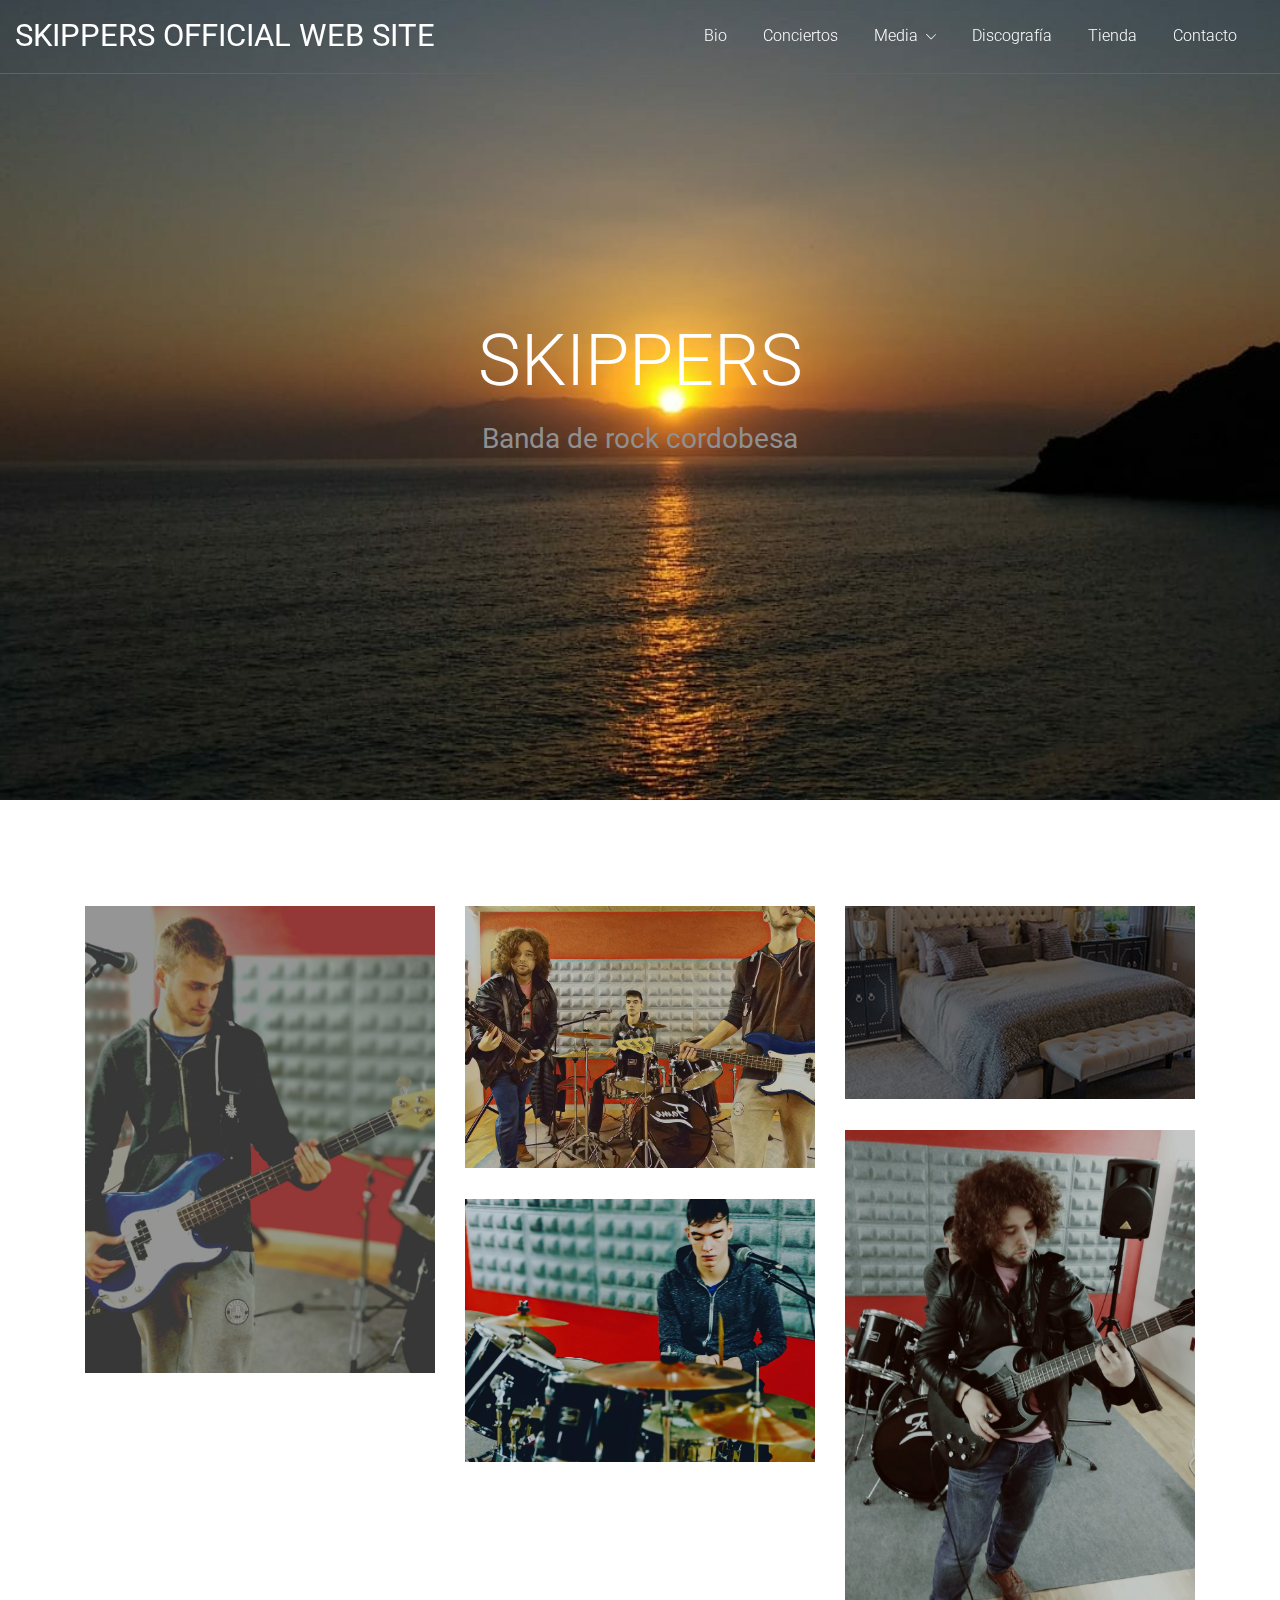
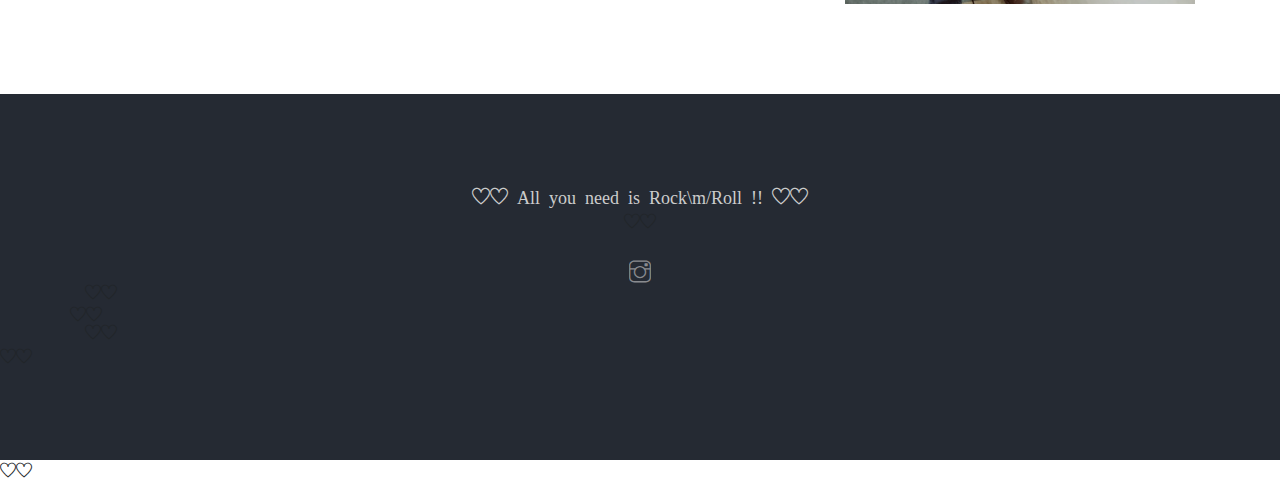
==== commit 910e7ff3: "Add files via upload" ====
--- a/index.html
+++ b/index.html
@@ -1,5 +1,7 @@
 <!DOCTYPE html>
 <html lang="en">
+
+
 
 <head>
     <!-- Required meta tags -->
@@ -10,7 +12,7 @@
     <meta name="description" content="#">
     <meta name="keywords" content="#">
     <!-- Page Title -->
-    <title>Listing &amp; Directory Website Template</title>
+    <title>SKIPPERS WEB</title>
     <!-- Bootstrap CSS -->
     <link rel="stylesheet" href="css/bootstrap.min.css">
     <!-- Google Fonts -->
@@ -23,6 +25,8 @@
     <link rel="stylesheet" href="css/set1.css">
     <!-- Main CSS -->
     <link rel="stylesheet" href="css/style.css">
+	<link rel="shortcut icon" type="image/jpg" href="/LOGO.jpg" />
+	
 </head>
 
 <body>
@@ -33,52 +37,45 @@
                 <div class="row">
                     <div class="col-md-12">
                         <nav class="navbar navbar-expand-lg navbar-light">
-                            <a class="navbar-brand" href="index.html">Listing</a>
+                            <a class="navbar-brand" href="index.html">SKIPPERS OFFICIAL WEB SITE</a>
                             <button class="navbar-toggler" type="button" data-toggle="collapse" data-target="#navbarNavDropdown" aria-controls="navbarNavDropdown" aria-expanded="false" aria-label="Toggle navigation">
                 <span class="icon-menu"></span>
               </button>
                             <div class="collapse navbar-collapse justify-content-end" id="navbarNavDropdown">
                                 <ul class="navbar-nav">
                                     <li class="nav-item dropdown">
-                                        <a class="nav-link" href="#" id="navbarDropdownMenuLink" data-toggle="dropdown" aria-haspopup="true" aria-expanded="false">
-                     Explore
-                     <span class="icon-arrow-down"></span>
-                   </a>
-                                        <div class="dropdown-menu" aria-labelledby="navbarDropdownMenuLink">
-                                            <a class="dropdown-item" href="#">Action</a>
-                                            <a class="dropdown-item" href="#">Another action</a>
-                                            <a class="dropdown-item" href="#">Something else here</a>
-                                        </div>
+                                        <a class="nav-link" href="bio.html"  >
+                     Bio
+                  </a>
+                                     
                                     </li>
                                     <li class="nav-item dropdown">
-                                        <a class="nav-link" href="#" id="navbarDropdownMenuLink1" data-toggle="dropdown" aria-haspopup="true" aria-expanded="false">
-                    Listing
+                                        <a class="nav-link" href="conciertos.html" >
+                    Conciertos
+                  </a>
+                                    
+                                    </li>
+                                    <li class="nav-item dropdown">
+                                        <a class="nav-link" href="#" id="navbarDropdownMenuLink2" data-toggle="dropdown" aria-haspopup="true" aria-expanded="false">
+                    Media
                     <span class="icon-arrow-down"></span>
                   </a>
                                         <div class="dropdown-menu" aria-labelledby="navbarDropdownMenuLink">
-                                            <a class="dropdown-item" href="#">Action</a>
-                                            <a class="dropdown-item" href="#">Another action</a>
-                                            <a class="dropdown-item" href="#">Something else here</a>
+                                            <a class="dropdown-item" href="fotos.html">Fotos</a>
+                                            <a class="dropdown-item" href="videos.html">Vídeos</a>
                                         </div>
                                     </li>
-                                    <li class="nav-item dropdown">
-                                        <a class="nav-link" href="#" id="navbarDropdownMenuLink2" data-toggle="dropdown" aria-haspopup="true" aria-expanded="false">
-                    Pages
-                    <span class="icon-arrow-down"></span>
-                  </a>
-                                        <div class="dropdown-menu" aria-labelledby="navbarDropdownMenuLink">
-                                            <a class="dropdown-item" href="#">Action</a>
-                                            <a class="dropdown-item" href="#">Another action</a>
-                                            <a class="dropdown-item" href="#">Something else here</a>
-                                        </div>
-                                    </li>
+									
                                     <li class="nav-item active">
-                                        <a class="nav-link" href="#">About</a>
+                                        <a class="nav-link" href="discografia.html">Discografía</a>
                                     </li>
                                     <li class="nav-item">
-                                        <a class="nav-link" href="#">Blog</a>
-                                    </li>
-                                    <li><a href="#" class="btn btn-outline-light top-btn"><span class="ti-plus"></span> Add Listing</a></li>
+                                        <a class="nav-link" href="tienda.html">Tienda</a>
+                                    </li>
+									<li class="nav-item active">
+                                        <a class="nav-link" href="contacto.html">Contacto</a>
+                                    </li>
+                                   
                                 </ul>
                             </div>
                         </nav>
@@ -87,28 +84,31 @@
             </div>
         </div>
     </div>
-    <!-- SLIDER -->
+	
     <section class="slider d-flex align-items-center">
-        <!-- <img src="images/slider.jpg" class="img-fluid" alt="#"> -->
+  
+  
         <div class="container">
+		
             <div class="row d-flex justify-content-center">
                 <div class="col-md-12">
                     <div class="slider-title_box">
                         <div class="row">
                             <div class="col-md-12">
                                 <div class="slider-content_wrap">
-                                    <h1>Sitio Web Oficial de Cyanure</h1>
-                                    <h5>Banda de rock andaluza</h5>
-                                </div>
-                            </div>
-                        </div>
+                                    <h1>SKIPPERS</h1>
+                                    <h5>Banda de rock cordobesa</h5>
+                                </div>
+                            </div>
+                        </div>
+						<!--
                         <div class="row d-flex justify-content-center">
                             <div class="col-md-10">
                                 <form class="form-wrap mt-4">
                                     <div class="btn-group" role="group" aria-label="Basic example">
-                                        <input type="text" placeholder="What are your looking for?" class="btn-group1">
-                                        <input type="text" placeholder="New york" class="btn-group2">
-                                        <button type="submit" class="btn-form"><span class="icon-magnifier search-icon"></span>SEARCH<i class="pe-7s-angle-right"></i></button>
+                                        <input type="text" placeholder="Usuario" class="btn-group1">
+                                        <input type="password" placeholder="Contraseña" class="btn-group2">
+                                        <button type="submit" class="btn-form"></span>Entrar<i class="pe-7s-angle-right"></i></button>
                                     </div>
                                 </form>
                                 <div class="slider-link">
@@ -116,33 +116,24 @@
                                 </div>
                             </div>
                         </div>
-                    </div>
-                </div>
-            </div>
-        </div>
+						-->
+                    </div>
+                </div>
+            </div>
+        </div> 
     </section>
+	
     <!--// SLIDER -->
     <!--//END HEADER -->
-    <!--============================= FIND PLACES =============================-->
+    <!--FIND PLACES-->
     <section class="main-block">
         <div class="container">
-            <div class="row justify-content-center">
-                <div class="col-md-5">
-                    <div class="styled-heading">
-                        <h3>What do you need to find?</h3>
-                    </div>
-                </div>
-            </div>
             <div class="row">
                 <div class="col-md-4">
                     <div class="find-place-img_wrap">
                         <div class="grid">
                             <figure class="effect-ruby">
                                 <img src="images/find-place1.jpg" class="img-fluid" alt="img13" />
-                                <figcaption>
-                                    <h5>Nightlife </h5>
-                                    <p>385 Listings</p>
-                                </figcaption>
                             </figure>
                         </div>
                     </div>
@@ -154,10 +145,6 @@
                                 <div class="grid">
                                     <figure class="effect-ruby">
                                         <img src="images/find-place2.jpg" class="img-fluid" alt="img13" />
-                                        <figcaption>
-                                            <h5>Restaurants</h5>
-                                            <p>210 Listings</p>
-                                        </figcaption>
                                     </figure>
                                 </div>
                             </div>
@@ -170,8 +157,6 @@
                                     <figure class="effect-ruby">
                                         <img src="images/find-place3.jpg" class="img-fluid" alt="img13" />
                                         <figcaption>
-                                            <h5>Outdoors </h5>
-                                            <p>114 Listings</p>
                                         </figcaption>
                                     </figure>
                                 </div>
@@ -186,10 +171,6 @@
                                 <div class="grid">
                                     <figure class="effect-ruby">
                                         <img src="images/find-place4.jpg" class="img-fluid" alt="img13" />
-                                        <figcaption>
-                                            <h5>Hotels </h5>
-                                            <p>577 Listings</p>
-                                        </figcaption>
                                     </figure>
                                 </div>
                             </div>
@@ -201,10 +182,6 @@
                                 <div class="grid">
                                     <figure class="effect-ruby">
                                         <img src="images/find-place5.jpg" class="img-fluid" alt="img13" />
-                                        <figcaption>
-                                            <h5>Art & Culture </h5>
-                                            <p>79 Listings</p>
-                                        </figcaption>
                                     </figure>
                                 </div>
                             </div>
@@ -214,8 +191,10 @@
             </div>
         </div>
     </section>
-    <!--//END FIND PLACES -->
-    <!--============================= FEATURED PLACES =============================-->
+	
+	
+    <!-- END FIND PLACES -->
+	<!--============================= FEATURED PLACES
     <section class="main-block light-bg">
         <div class="container">
             <div class="row justify-content-center">
@@ -330,7 +309,9 @@
         </div>
     </section>
     <!--//END FEATURED PLACES -->
-    <!--============================= CATEGORIES =============================-->
+	
+	
+    <!--============================= CATEGORIES 
     <section class="main-block">
         <div class="container">
             <div class="row justify-content-center">
@@ -513,7 +494,9 @@
         </div>
     </section>
     <!--//END CATEGORIES -->
-    <!--============================= ADD LISTING =============================-->
+	
+	
+    <!--============================= ADD LISTING
     <section class="main-block light-bg">
         <div class="container">
             <div class="row">
@@ -534,6 +517,8 @@
         </div>
     </section>
     <!--//END ADD LISTING -->
+	
+	
     <!--============================= FOOTER =============================-->
     <footer class="main-block dark-bg">
         <div class="container">
@@ -541,12 +526,13 @@
                 <div class="col-md-12">
                     <div class="copyright">
                         <!-- Link back to Colorlib can't be removed. Template is licensed under CC BY 3.0. -->
-                        <p>Copyright &copy; 2018 Listing. All rights reserved | This template is made with <i class="ti-heart" aria-hidden="true"></i> by <a href="https://colorlib.com" target="_blank">Colorlib</a></p>
+                        <p><i class="ti-heart" aria-hidden="true"><i class="ti-heart" aria-hidden="true"> All you need is Rock\m/Roll !!  <i class="ti-heart" aria-hidden="true"><i class="ti-heart" aria-hidden="true"></i></p>
                         <!-- Link back to Colorlib can't be removed. Template is licensed under CC BY 3.0. -->
                         <ul>
-                            <li><a href="#"><span class="ti-facebook"></span></a></li>
-                            <li><a href="#"><span class="ti-twitter-alt"></span></a></li>
-                            <li><a href="#"><span class="ti-instagram"></span></a></li>
+                            <!-- <li><a href="#"><span class="ti-facebook"></span></a></li>
+                            <li><a href="#"><span class="ti-twitter-alt"></span></a></li> -->
+							
+                            <li><a href="https://www.instagram.com/skippersonline/" target="_blank"><span class="ti-instagram"></span></a></li>
                         </ul>
                     </div>
                 </div>
